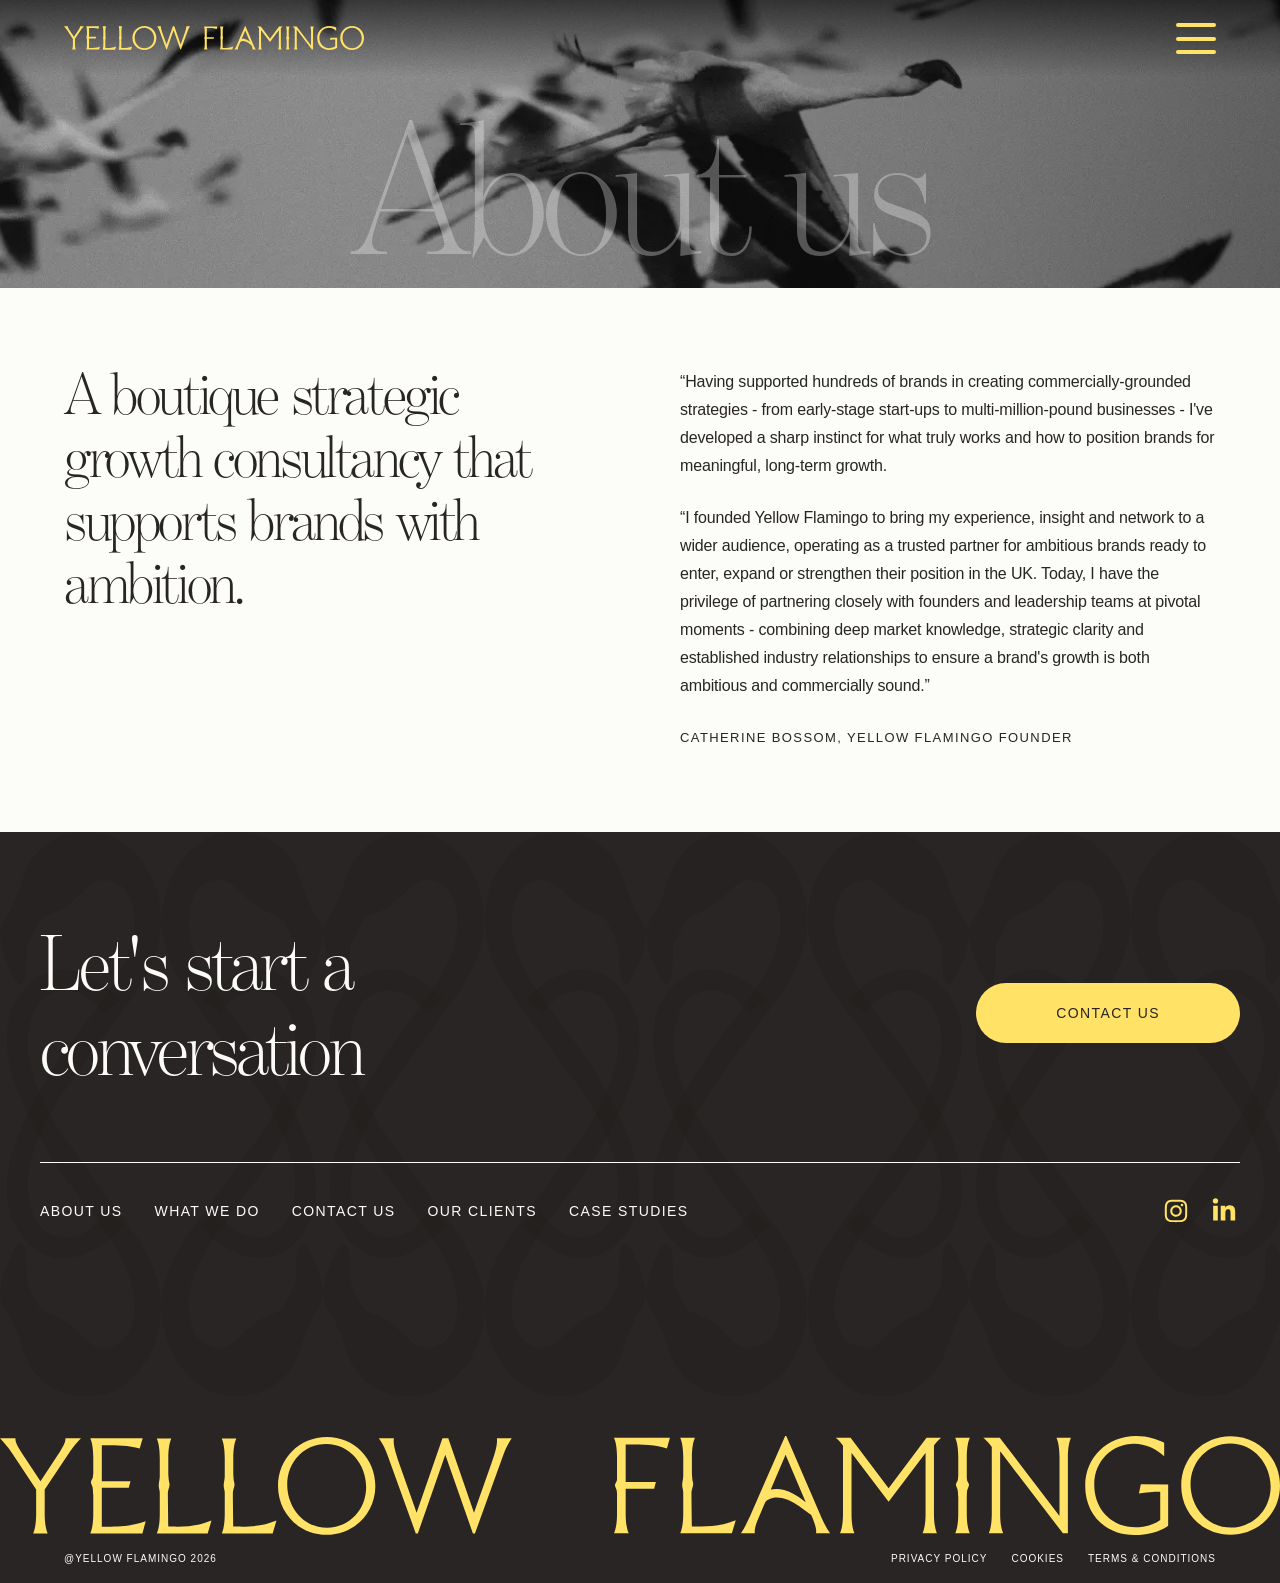
==== about-us/index.html @ ce8e5e8a "changes" ====
<!DOCTYPE html>
<html lang="en-US">

<head><meta charset="UTF-8">
    
    <meta name="viewport" content="width=device-width, initial-scale=1.0">
    <title>About Us – yellow-flamingo</title>
<meta name="robots" content="max-image-preview:large">


<style id="wp-img-auto-sizes-contain-inline-css">
img:is([sizes=auto i],[sizes^="auto," i]){contain-intrinsic-size:3000px 1500px}
/*# sourceURL=wp-img-auto-sizes-contain-inline-css */
</style>
<style id="wp-emoji-styles-inline-css">

	img.wp-smiley, img.emoji {
		display: inline !important;
		border: none !important;
		box-shadow: none !important;
		height: 1em !important;
		width: 1em !important;
		margin: 0 0.07em !important;
		vertical-align: -0.1em !important;
		background: none !important;
		padding: 0 !important;
	}
/*# sourceURL=wp-emoji-styles-inline-css */
</style>
<style id="wp-block-library-inline-css">
:root{--wp-block-synced-color:#7a00df;--wp-block-synced-color--rgb:122,0,223;--wp-bound-block-color:var(--wp-block-synced-color);--wp-editor-canvas-background:#ddd;--wp-admin-theme-color:#007cba;--wp-admin-theme-color--rgb:0,124,186;--wp-admin-theme-color-darker-10:#006ba1;--wp-admin-theme-color-darker-10--rgb:0,107,160.5;--wp-admin-theme-color-darker-20:#005a87;--wp-admin-theme-color-darker-20--rgb:0,90,135;--wp-admin-border-width-focus:2px}@media (min-resolution:192dpi){:root{--wp-admin-border-width-focus:1.5px}}.wp-element-button{cursor:pointer}:root .has-very-light-gray-background-color{background-color:#eee}:root .has-very-dark-gray-background-color{background-color:#313131}:root .has-very-light-gray-color{color:#eee}:root .has-very-dark-gray-color{color:#313131}:root .has-vivid-green-cyan-to-vivid-cyan-blue-gradient-background{background:linear-gradient(135deg,#00d084,#0693e3)}:root .has-purple-crush-gradient-background{background:linear-gradient(135deg,#34e2e4,#4721fb 50%,#ab1dfe)}:root .has-hazy-dawn-gradient-background{background:linear-gradient(135deg,#faaca8,#dad0ec)}:root .has-subdued-olive-gradient-background{background:linear-gradient(135deg,#fafae1,#67a671)}:root .has-atomic-cream-gradient-background{background:linear-gradient(135deg,#fdd79a,#004a59)}:root .has-nightshade-gradient-background{background:linear-gradient(135deg,#330968,#31cdcf)}:root .has-midnight-gradient-background{background:linear-gradient(135deg,#020381,#2874fc)}:root{--wp--preset--font-size--normal:16px;--wp--preset--font-size--huge:42px}.has-regular-font-size{font-size:1em}.has-larger-font-size{font-size:2.625em}.has-normal-font-size{font-size:var(--wp--preset--font-size--normal)}.has-huge-font-size{font-size:var(--wp--preset--font-size--huge)}:root .has-text-align-center{text-align:center}:root .has-text-align-left{text-align:left}:root .has-text-align-right{text-align:right}.has-fit-text{white-space:nowrap!important}#end-resizable-editor-section{display:none}.aligncenter{clear:both}.items-justified-left{justify-content:flex-start}.items-justified-center{justify-content:center}.items-justified-right{justify-content:flex-end}.items-justified-space-between{justify-content:space-between}.screen-reader-text{word-wrap:normal!important;border:0;clip-path:inset(50%);height:1px;margin:-1px;overflow:hidden;padding:0;position:absolute;width:1px;word-break:normal!important}.screen-reader-text:focus{background-color:#ddd;clip-path:none;color:#444;display:block;font-size:1em;height:auto;left:5px;line-height:normal;padding:15px 23px 14px;text-decoration:none;top:5px;width:auto;z-index:100000}html :where(.has-border-color){border-style:solid}html :where([style^=border-color],[style*=";border-color"],[style*="; border-color"]){border-style:solid}html :where([style^=border-top-color],[style*=";border-top-color"],[style*="; border-top-color"]){border-top-style:solid}html :where([style^=border-right-color],[style*=";border-right-color"],[style*="; border-right-color"]){border-right-style:solid}html :where([style^=border-bottom-color],[style*=";border-bottom-color"],[style*="; border-bottom-color"]){border-bottom-style:solid}html :where([style^=border-left-color],[style*=";border-left-color"],[style*="; border-left-color"]){border-left-style:solid}html :where([style^=border-width],[style*=";border-width"],[style*="; border-width"]){border-style:solid}html :where([style^=border-top-width],[style*=";border-top-width"],[style*="; border-top-width"]){border-top-style:solid}html :where([style^=border-right-width],[style*=";border-right-width"],[style*="; border-right-width"]){border-right-style:solid}html :where([style^=border-bottom-width],[style*=";border-bottom-width"],[style*="; border-bottom-width"]){border-bottom-style:solid}html :where([style^=border-left-width],[style*=";border-left-width"],[style*="; border-left-width"]){border-left-style:solid}html :where(img[class*=wp-image-]){height:auto;max-width:100%}:where(figure){margin:0 0 1em}html :where(.is-position-sticky){--wp-admin--admin-bar--position-offset:var(--wp-admin--admin-bar--height,0px)}@media screen and (max-width:600px){html :where(.is-position-sticky){--wp-admin--admin-bar--position-offset:0px}}

/*# sourceURL=/wp-includes/css/dist/block-library/common.min.css */
</style>
<style id="classic-theme-styles-inline-css">
/*! This file is auto-generated */
.wp-block-button__link{color:#fff;background-color:#32373c;border-radius:9999px;box-shadow:none;text-decoration:none;padding:calc(.667em + 2px) calc(1.333em + 2px);font-size:1.125em}.wp-block-file__button{background:#32373c;color:#fff;text-decoration:none}
/*# sourceURL=/wp-includes/css/classic-themes.min.css */
</style>

<style id="global-styles-inline-css">
:root{--wp--preset--aspect-ratio--square: 1;--wp--preset--aspect-ratio--4-3: 4/3;--wp--preset--aspect-ratio--3-4: 3/4;--wp--preset--aspect-ratio--3-2: 3/2;--wp--preset--aspect-ratio--2-3: 2/3;--wp--preset--aspect-ratio--16-9: 16/9;--wp--preset--aspect-ratio--9-16: 9/16;--wp--preset--color--black: #000000;--wp--preset--color--cyan-bluish-gray: #abb8c3;--wp--preset--color--white: #ffffff;--wp--preset--color--pale-pink: #f78da7;--wp--preset--color--vivid-red: #cf2e2e;--wp--preset--color--luminous-vivid-orange: #ff6900;--wp--preset--color--luminous-vivid-amber: #fcb900;--wp--preset--color--light-green-cyan: #7bdcb5;--wp--preset--color--vivid-green-cyan: #00d084;--wp--preset--color--pale-cyan-blue: #8ed1fc;--wp--preset--color--vivid-cyan-blue: #0693e3;--wp--preset--color--vivid-purple: #9b51e0;--wp--preset--gradient--vivid-cyan-blue-to-vivid-purple: linear-gradient(135deg,rgb(6,147,227) 0%,rgb(155,81,224) 100%);--wp--preset--gradient--light-green-cyan-to-vivid-green-cyan: linear-gradient(135deg,rgb(122,220,180) 0%,rgb(0,208,130) 100%);--wp--preset--gradient--luminous-vivid-amber-to-luminous-vivid-orange: linear-gradient(135deg,rgb(252,185,0) 0%,rgb(255,105,0) 100%);--wp--preset--gradient--luminous-vivid-orange-to-vivid-red: linear-gradient(135deg,rgb(255,105,0) 0%,rgb(207,46,46) 100%);--wp--preset--gradient--very-light-gray-to-cyan-bluish-gray: linear-gradient(135deg,rgb(238,238,238) 0%,rgb(169,184,195) 100%);--wp--preset--gradient--cool-to-warm-spectrum: linear-gradient(135deg,rgb(74,234,220) 0%,rgb(151,120,209) 20%,rgb(207,42,186) 40%,rgb(238,44,130) 60%,rgb(251,105,98) 80%,rgb(254,248,76) 100%);--wp--preset--gradient--blush-light-purple: linear-gradient(135deg,rgb(255,206,236) 0%,rgb(152,150,240) 100%);--wp--preset--gradient--blush-bordeaux: linear-gradient(135deg,rgb(254,205,165) 0%,rgb(254,45,45) 50%,rgb(107,0,62) 100%);--wp--preset--gradient--luminous-dusk: linear-gradient(135deg,rgb(255,203,112) 0%,rgb(199,81,192) 50%,rgb(65,88,208) 100%);--wp--preset--gradient--pale-ocean: linear-gradient(135deg,rgb(255,245,203) 0%,rgb(182,227,212) 50%,rgb(51,167,181) 100%);--wp--preset--gradient--electric-grass: linear-gradient(135deg,rgb(202,248,128) 0%,rgb(113,206,126) 100%);--wp--preset--gradient--midnight: linear-gradient(135deg,rgb(2,3,129) 0%,rgb(40,116,252) 100%);--wp--preset--font-size--small: 13px;--wp--preset--font-size--medium: 20px;--wp--preset--font-size--large: 36px;--wp--preset--font-size--x-large: 42px;--wp--preset--spacing--20: 0.44rem;--wp--preset--spacing--30: 0.67rem;--wp--preset--spacing--40: 1rem;--wp--preset--spacing--50: 1.5rem;--wp--preset--spacing--60: 2.25rem;--wp--preset--spacing--70: 3.38rem;--wp--preset--spacing--80: 5.06rem;--wp--preset--shadow--natural: 6px 6px 9px rgba(0, 0, 0, 0.2);--wp--preset--shadow--deep: 12px 12px 50px rgba(0, 0, 0, 0.4);--wp--preset--shadow--sharp: 6px 6px 0px rgba(0, 0, 0, 0.2);--wp--preset--shadow--outlined: 6px 6px 0px -3px rgb(255, 255, 255), 6px 6px rgb(0, 0, 0);--wp--preset--shadow--crisp: 6px 6px 0px rgb(0, 0, 0);}.wp-block-button{--wp--preset--dimension--25: 25%;--wp--preset--dimension--50: 50%;--wp--preset--dimension--75: 75%;--wp--preset--dimension--100: 100%;}:where(body) { margin: 0; }:where(.is-layout-flex){gap: 0.5em;}:where(.is-layout-grid){gap: 0.5em;}body .is-layout-flex{display: flex;}.is-layout-flex{flex-wrap: wrap;align-items: center;}.is-layout-flex > :is(*, div){margin: 0;}body .is-layout-grid{display: grid;}.is-layout-grid > :is(*, div){margin: 0;}body{padding-top: 0px;padding-right: 0px;padding-bottom: 0px;padding-left: 0px;}:root :where(.wp-element-button, .wp-block-button__link){background-color: #32373c;border-width: 0;color: #fff;font-family: inherit;font-size: inherit;font-style: inherit;font-weight: inherit;letter-spacing: inherit;line-height: inherit;padding-top: calc(0.667em + 2px);padding-right: calc(1.333em + 2px);padding-bottom: calc(0.667em + 2px);padding-left: calc(1.333em + 2px);text-decoration: none;text-transform: inherit;}.has-black-color{color: var(--wp--preset--color--black) !important;}.has-cyan-bluish-gray-color{color: var(--wp--preset--color--cyan-bluish-gray) !important;}.has-white-color{color: var(--wp--preset--color--white) !important;}.has-pale-pink-color{color: var(--wp--preset--color--pale-pink) !important;}.has-vivid-red-color{color: var(--wp--preset--color--vivid-red) !important;}.has-luminous-vivid-orange-color{color: var(--wp--preset--color--luminous-vivid-orange) !important;}.has-luminous-vivid-amber-color{color: var(--wp--preset--color--luminous-vivid-amber) !important;}.has-light-green-cyan-color{color: var(--wp--preset--color--light-green-cyan) !important;}.has-vivid-green-cyan-color{color: var(--wp--preset--color--vivid-green-cyan) !important;}.has-pale-cyan-blue-color{color: var(--wp--preset--color--pale-cyan-blue) !important;}.has-vivid-cyan-blue-color{color: var(--wp--preset--color--vivid-cyan-blue) !important;}.has-vivid-purple-color{color: var(--wp--preset--color--vivid-purple) !important;}.has-black-background-color{background-color: var(--wp--preset--color--black) !important;}.has-cyan-bluish-gray-background-color{background-color: var(--wp--preset--color--cyan-bluish-gray) !important;}.has-white-background-color{background-color: var(--wp--preset--color--white) !important;}.has-pale-pink-background-color{background-color: var(--wp--preset--color--pale-pink) !important;}.has-vivid-red-background-color{background-color: var(--wp--preset--color--vivid-red) !important;}.has-luminous-vivid-orange-background-color{background-color: var(--wp--preset--color--luminous-vivid-orange) !important;}.has-luminous-vivid-amber-background-color{background-color: var(--wp--preset--color--luminous-vivid-amber) !important;}.has-light-green-cyan-background-color{background-color: var(--wp--preset--color--light-green-cyan) !important;}.has-vivid-green-cyan-background-color{background-color: var(--wp--preset--color--vivid-green-cyan) !important;}.has-pale-cyan-blue-background-color{background-color: var(--wp--preset--color--pale-cyan-blue) !important;}.has-vivid-cyan-blue-background-color{background-color: var(--wp--preset--color--vivid-cyan-blue) !important;}.has-vivid-purple-background-color{background-color: var(--wp--preset--color--vivid-purple) !important;}.has-black-border-color{border-color: var(--wp--preset--color--black) !important;}.has-cyan-bluish-gray-border-color{border-color: var(--wp--preset--color--cyan-bluish-gray) !important;}.has-white-border-color{border-color: var(--wp--preset--color--white) !important;}.has-pale-pink-border-color{border-color: var(--wp--preset--color--pale-pink) !important;}.has-vivid-red-border-color{border-color: var(--wp--preset--color--vivid-red) !important;}.has-luminous-vivid-orange-border-color{border-color: var(--wp--preset--color--luminous-vivid-orange) !important;}.has-luminous-vivid-amber-border-color{border-color: var(--wp--preset--color--luminous-vivid-amber) !important;}.has-light-green-cyan-border-color{border-color: var(--wp--preset--color--light-green-cyan) !important;}.has-vivid-green-cyan-border-color{border-color: var(--wp--preset--color--vivid-green-cyan) !important;}.has-pale-cyan-blue-border-color{border-color: var(--wp--preset--color--pale-cyan-blue) !important;}.has-vivid-cyan-blue-border-color{border-color: var(--wp--preset--color--vivid-cyan-blue) !important;}.has-vivid-purple-border-color{border-color: var(--wp--preset--color--vivid-purple) !important;}.has-vivid-cyan-blue-to-vivid-purple-gradient-background{background: var(--wp--preset--gradient--vivid-cyan-blue-to-vivid-purple) !important;}.has-light-green-cyan-to-vivid-green-cyan-gradient-background{background: var(--wp--preset--gradient--light-green-cyan-to-vivid-green-cyan) !important;}.has-luminous-vivid-amber-to-luminous-vivid-orange-gradient-background{background: var(--wp--preset--gradient--luminous-vivid-amber-to-luminous-vivid-orange) !important;}.has-luminous-vivid-orange-to-vivid-red-gradient-background{background: var(--wp--preset--gradient--luminous-vivid-orange-to-vivid-red) !important;}.has-very-light-gray-to-cyan-bluish-gray-gradient-background{background: var(--wp--preset--gradient--very-light-gray-to-cyan-bluish-gray) !important;}.has-cool-to-warm-spectrum-gradient-background{background: var(--wp--preset--gradient--cool-to-warm-spectrum) !important;}.has-blush-light-purple-gradient-background{background: var(--wp--preset--gradient--blush-light-purple) !important;}.has-blush-bordeaux-gradient-background{background: var(--wp--preset--gradient--blush-bordeaux) !important;}.has-luminous-dusk-gradient-background{background: var(--wp--preset--gradient--luminous-dusk) !important;}.has-pale-ocean-gradient-background{background: var(--wp--preset--gradient--pale-ocean) !important;}.has-electric-grass-gradient-background{background: var(--wp--preset--gradient--electric-grass) !important;}.has-midnight-gradient-background{background: var(--wp--preset--gradient--midnight) !important;}.has-small-font-size{font-size: var(--wp--preset--font-size--small) !important;}.has-medium-font-size{font-size: var(--wp--preset--font-size--medium) !important;}.has-large-font-size{font-size: var(--wp--preset--font-size--large) !important;}.has-x-large-font-size{font-size: var(--wp--preset--font-size--x-large) !important;}
/*# sourceURL=global-styles-inline-css */
</style>

<link rel="stylesheet" id="yellow-flamingo-style-css" href="/wp-content/themes/yellow-flamingo/style.css?ver=1.0.0" media="all">
<link rel="EditURI" type="application/rsd+xml" title="RSD" href="/xmlrpc.php?rsd">
<meta name="generator" content="WordPress 7.1.3">
<link rel="canonical" href="/about-us/">
<link rel="shortlink" href="/?p=12">
</head>

<body class="wp-singular page-template-default page page-id-12 wp-theme-yellow-flamingo gradient-bg">

    <a href="#main-content" class="sr-only focus:not-sr-only focus:absolute focus:top-4 focus:left-4 focus:z-[100] focus:px-4 focus:py-2 focus:bg-primary focus:text-white focus:rounded-lg">
        Skip to main content
    </a>

    <header class="fixed inset-x-0 top-0 z-50">
        <div aria-hidden="true" class="pointer-events-none absolute inset-x-0 top-0 h-19 bg-linear-to-b from-black/60 to-black/0 z-10"></div>

        <div class="container relative z-10 mx-auto flex w-full items-center justify-between px-6 py-6 sm:px-10 lg:px-16">
                            <a href="/" class="flex shrink-0 items-center gap-1.5" aria-label="yellow-flamingo — Home">
                    <img src="/wp-content/themes/yellow-flamingo/assets/images/yellow.svg" alt="" class="h-6 w-auto sm:h-6">
                    <img src="/wp-content/themes/yellow-flamingo/assets/images/flamingo.svg" alt="" class="h-6 pl-2 w-auto sm:h-6">
                </a>
            
            <button type="button" id="menu-toggle" class="group relative z-70 flex h-7 w-10 items-center justify-center cursor-pointer" aria-label="Open menu" aria-expanded="false" aria-controls="primary-menu">
                <svg xmlns="http://www.w3.org/2000/svg" width="40" height="31" viewbox="0 0 40 31" fill="none">
                    <line x1="2" y1="2" x2="38" y2="2" stroke="#FFE266" stroke-width="4" stroke-linecap="round" class="origin-center transform-fill transition-transform duration-300 group-aria-expanded:translate-y-[13.5px] group-aria-expanded:rotate-45"></line>
                    <line x1="2" y1="16" x2="38" y2="16" stroke="#FFE266" stroke-width="4" stroke-linecap="round" class="origin-center transform-fill transition-all duration-300 group-aria-expanded:scale-x-0 group-aria-expanded:opacity-0"></line>
                    <line x1="2" y1="29" x2="38" y2="29" stroke="#FFE266" stroke-width="4" stroke-linecap="round" class="origin-center transform-fill transition-transform duration-300 group-aria-expanded:translate-y-[-13.5px] group-aria-expanded:-rotate-45"></line>
                </svg>
            </button>
        </div>
    </header>

    <div id="primary-menu" class="pointer-events-none fixed inset-0 z-60 opacity-0 transition-opacity duration-300" role="dialog" aria-modal="true" aria-label="Site menu" aria-hidden="true" inert>
        <div class="grid h-full w-full grid-cols-1 overflow-y-auto lg:grid-cols-2">
            <div class="relative flex flex-col items-center justify-center gap-10 bg-charcoal py-24">
                <div class="pointer-events-none fixed inset-x-0 top-0 z-80 container mx-auto flex w-full justify-end px-6 py-6 sm:px-10 lg:hidden lg:px-16">
                    <button type="button" data-menu-close class="pointer-events-auto relative z-70 flex h-7 w-10 items-center justify-center text-primary" aria-label="Close menu">
                        <svg class="h-6 w-6" xmlns="http://www.w3.org/2000/svg" width="28" height="28" viewbox="0 0 28 28" fill="currentColor">
                            <path d="M26 2L2 26M2 2L26 26" stroke="currentColor" stroke-width="4" stroke-linecap="round" stroke-linejoin="round"></path>
                        </svg>
                    </button>
                </div>

                <div class="pointer-events-none fixed inset-x-0 top-0 z-80 container mx-auto flex w-full justify-start px-6 py-6 sm:px-10 lg:px-16 h-19">
                    <a href="/" class="pointer-events-auto relative z-81 flex shrink-0 items-center gap-1.5" aria-label="yellow-flamingo — Home">
                        <img src="/wp-content/themes/yellow-flamingo/assets/images/yellow.svg" alt="" class="h-5 w-auto sm:h-6">
                        <img src="/wp-content/themes/yellow-flamingo/assets/images/flamingo.svg" alt="" class="h-5 pl-2 w-auto sm:h-6">
                    </a>
                </div>

                <div class="pointer-events-none fixed inset-x-0 top-0 z-80 container mx-auto flex h-full items-center justify-center px-6 sm:px-10 lg:justify-start lg:px-16">
                    <div class="pointer-events-auto flex flex-col items-center gap-10 lg:items-start">
                        <nav aria-label="Primary" class="flex flex-col items-center gap-6 text-center sm:gap-4 [&amp;_a]:link-underline [&amp;_a]:font-display [&amp;_a]:text-4xl [&amp;_a]:font-light [&amp;_a]:leading-tight [&amp;_a]:text-snow [&amp;_a]:transition-colors [&amp;_a]:duration-300 [&amp;_a:hover]:text-primary [&amp;_li]:list-none sm:[&amp;_a]:text-5xl lg:items-start lg:text-left lg:[&amp;_a]:text-5xl">
                            <li id="menu-item-6" class="menu-item menu-item-type-custom menu-item-object-custom current-menu-item menu-item-6"><a href="/about-us/" aria-current="page">About Us</a></li>
<li id="menu-item-7" class="menu-item menu-item-type-custom menu-item-object-custom menu-item-7"><a href="#">What We Do</a></li>
<li id="menu-item-8" class="menu-item menu-item-type-custom menu-item-object-custom menu-item-8"><a href="#">Contact Us</a></li>
<li id="menu-item-9" class="menu-item menu-item-type-custom menu-item-object-custom menu-item-9"><a href="#">Our Clients</a></li>
<li id="menu-item-10" class="menu-item menu-item-type-custom menu-item-object-custom menu-item-10"><a href="#">Case Studies</a></li>
                        </nav>

                        <a href="/contact/" class="inline-flex w-fit shrink-0 items-center justify-center rounded-full bg-primary px-20 py-5 font-sans text-sm font-medium tracking-[1.4px] text-charcoal uppercase transition-colors duration-300 hover:bg-primary/90">
                            Contact Us
                        </a>
                    </div>
                </div>
            </div>

            <div class="relative hidden flex-col items-center justify-center bg-primary py-10 lg:flex lg:py-16">
                <div class="pointer-events-none fixed inset-x-0 top-0 z-80 container mx-auto hidden w-full justify-end px-6 py-6 sm:px-10 lg:flex lg:px-16">
                    <button type="button" data-menu-close class="pointer-events-auto relative z-70 flex h-7 w-10 items-center justify-center text-charcoal cursor-pointer" aria-label="Close menu">
                        <svg class="h-6 w-6" xmlns="http://www.w3.org/2000/svg" width="28" height="28" viewbox="0 0 28 28" fill="none">
                            <path d="M26 2L2 26M2 2L26 26" stroke="#1E1E1E" stroke-width="4" stroke-linecap="round" stroke-linejoin="round"></path>
                        </svg>
                    </button>
                </div>

                <div class="pointer-events-none fixed inset-x-0 top-0 z-80 hidden h-full container mx-auto items-center justify-end px-6 sm:px-10 lg:flex lg:px-16">
                    <div class="pointer-events-auto w-95 overflow-hidden rounded-sm bg-charcoal">
                        <img src="/wp-content/themes/yellow-flamingo/assets/images/akt-london.webp" alt="" class="aspect-4/3 w-full object-cover">
                        <div class="p-5">
                            <p class="font-sans text-sm font-medium tracking-[1.4px] text-snow uppercase">AKT London</p>
                            <p class="mt-4 font-display text-2xl leading-tight font-light text-snow">Retail readiness and
                                wholesale foundations for a bodycare start-up on the rise</p>
                            <a href="#" class="eyebrow text-underline mt-4 inline-block text-primary uppercase transition-colors duration-300 hover:text-primary/80">
                                Read the case study
                            </a>
                        </div>
                    </div>
                </div>
            </div>
        </div>
    </div>


    <main id="main-content" role="main">

<section class="relative flex h-72 w-full items-center justify-center overflow-hidden bg-charcoal">
    <img src="/wp-content/themes/yellow-flamingo/assets/images/about-us.webp" alt="A flock of flamingos" class="absolute inset-0 h-full w-full object-cover">

    <div class="absolute inset-0 h-72 opacity-50 bg-linear-89 from-black/0 to-black/60"></div>

    <h1 class="container absolute inset-x-0 bottom-0 z-10 mx-auto px-6 text-center font-display text-8xl leading-[0.85] font-light text-white/30 sm:px-10 sm:text-[10rem] lg:px-16 lg:text-[12rem]">
        About us
    </h1>

</section>

<section class="container mx-auto w-full px-6 py-20 sm:px-10 lg:px-16 bg-snow">
    <div class="grid gap-10 lg:grid-cols-2 lg:gap-20">
        <h2 class="font-display text-4xl leading-[1.05] font-light text-charcoal lg:text-6xl">
            A boutique strategic growth consultancy that supports brands with ambition.
        </h2>
        <div class="">
            <p class="font-sans leading-7 text-charcoal">
                “Having supported hundreds of brands in creating commercially-grounded strategies - from early-stage start-ups to multi-million-pound businesses - I've developed a sharp instinct for what truly works and how to position brands for meaningful, long-term growth.
            </p>
            <p class="mt-6 font-sans leading-7 text-charcoal">
                “I founded Yellow Flamingo to bring my experience, insight and network to a wider audience, operating as a trusted partner for ambitious brands ready to enter, expand or strengthen their position in the UK. Today, I have the privilege of partnering closely with founders and leadership teams at pivotal moments - combining deep market knowledge, strategic clarity and established industry relationships to ensure a brand's growth is both ambitious and commercially sound.”
            </p>

            <p class="mt-6 eyebrow font-sans leading-7 text-charcoal">
                Catherine Bossom, Yellow Flamingo Founder
            </p>

        </div>
    </div>
</section>





</main>
<!-- End of Main Content -->

<!-- Footer -->
<footer class="relative overflow-hidden bg-charcoal text-snow">
    <div class="relative lg:min-h-141">
        <div aria-hidden="true" class="pointer-events-none absolute inset-0 bg-repeat" style="background-image:url('/wp-content/themes/yellow-flamingo/assets/images/pattern.svg');">
        </div>

        <div class="container relative z-10 mx-auto w-full px-6 pt-20 pb-10 sm:px-10 md:pt-24 lg:px=20">
            <div class="flex flex-col items-center gap-10 text-center lg:flex-row lg:items-center lg:justify-between lg:text-left">
                <h2 class="font-display text-5xl leading-[1.05] font-light text-snow sm:text-6xl lg:text-[5rem] lg:leading-21.25">
                    Let's start a<br>
                    conversation
                </h2>
                <a href="/contact/" class="inline-flex shrink-0 items-center justify-center rounded-full bg-primary px-20 py-5 font-sans text-sm font-medium tracking-[1.4px] text-charcoal uppercase transition-colors duration-300 hover:bg-primary/90">
                    Contact Us
                </a>
            </div>

            <div class="mt-14 border-t border-snow md:mt-16"></div>

            <div class="mt-8 grid grid-cols-2 grid-flow-col grid-rows-3 items-center gap-x-8 gap-y-6 sm:flex sm:flex-row sm:gap-y-3 sm:items-center sm:justify-between">
                <nav aria-label="Footer" class="contents sm:flex sm:flex-wrap sm:items-center sm:gap-x-8 sm:gap-y-3 [&amp;_a]:font-sans [&amp;_a]:text-sm [&amp;_a]:font-medium [&amp;_a]:tracking-[1.4px] [&amp;_a]:text-snow [&amp;_a]:uppercase [&amp;_a]:transition-colors [&amp;_a]:duration-300 [&amp;_a:hover]:text-primary [&amp;_li]:list-none">
                    <li class="menu-item menu-item-type-custom menu-item-object-custom current-menu-item menu-item-6"><a href="/about-us/" aria-current="page">About Us</a></li>
<li class="menu-item menu-item-type-custom menu-item-object-custom menu-item-7"><a href="#">What We Do</a></li>
<li class="menu-item menu-item-type-custom menu-item-object-custom menu-item-8"><a href="#">Contact Us</a></li>
<li class="menu-item menu-item-type-custom menu-item-object-custom menu-item-9"><a href="#">Our Clients</a></li>
<li class="menu-item menu-item-type-custom menu-item-object-custom menu-item-10"><a href="#">Case Studies</a></li>
                </nav>
                <div class="flex items-center gap-4">
                    <a href="https://www.instagram.com/yellow.flamingo/" target="_blank" rel="noopener noreferrer" class="text-primary transition-colors duration-300 hover:text-primary/80">
                        <span class="sr-only">Instagram</span>
                        <svg xmlns="http://www.w3.org/2000/svg" viewbox="0 0 640 640" fill="currentColor" class="h-8 w-8">
                            <path d="M320.3 205C256.8 204.8 205.2 256.2 205 319.7C204.8 383.2 256.2 434.8 319.7 435C383.2 435.2 434.8 383.8 435 320.3C435.2 256.8 383.8 205.2 320.3 205zM319.7 245.4C360.9 245.2 394.4 278.5 394.6 319.7C394.8 360.9 361.5 394.4 320.3 394.6C279.1 394.8 245.6 361.5 245.4 320.3C245.2 279.1 278.5 245.6 319.7 245.4zM413.1 200.3C413.1 185.5 425.1 173.5 439.9 173.5C454.7 173.5 466.7 185.5 466.7 200.3C466.7 215.1 454.7 227.1 439.9 227.1C425.1 227.1 413.1 215.1 413.1 200.3zM542.8 227.5C541.1 191.6 532.9 159.8 506.6 133.6C480.4 107.4 448.6 99.2 412.7 97.4C375.7 95.3 264.8 95.3 227.8 97.4C192 99.1 160.2 107.3 133.9 133.5C107.6 159.7 99.5 191.5 97.7 227.4C95.6 264.4 95.6 375.3 97.7 412.3C99.4 448.2 107.6 480 133.9 506.2C160.2 532.4 191.9 540.6 227.8 542.4C264.8 544.5 375.7 544.5 412.7 542.4C448.6 540.7 480.4 532.5 506.6 506.2C532.8 480 541 448.2 542.8 412.3C544.9 375.3 544.9 264.5 542.8 227.5zM495 452C487.2 471.6 472.1 486.7 452.4 494.6C422.9 506.3 352.9 503.6 320.3 503.6C287.7 503.6 217.6 506.2 188.2 494.6C168.6 486.8 153.5 471.7 145.6 452C133.9 422.5 136.6 352.5 136.6 319.9C136.6 287.3 134 217.2 145.6 187.8C153.4 168.2 168.5 153.1 188.2 145.2C217.7 133.5 287.7 136.2 320.3 136.2C352.9 136.2 423 133.6 452.4 145.2C472 153 487.1 168.1 495 187.8C506.7 217.3 504 287.3 504 319.9C504 352.5 506.7 422.6 495 452z"></path>
                        </svg>
                    </a>
                    <a href="https://www.linkedin.com/company/yellow-flamingo-org/" target="_blank" rel="noopener noreferrer" class="text-primary transition-colors duration-300 hover:text-primary/80">
                        <span class="sr-only">LinkedIn</span>
                        <svg xmlns="http://www.w3.org/2000/svg" viewbox="0 0 640 640" fill="currentColor" class="h-8 w-8">
                            <path d="M196.3 512L103.4 512L103.4 212.9L196.3 212.9L196.3 512zM149.8 172.1C120.1 172.1 96 147.5 96 117.8C96 103.5 101.7 89.9 111.8 79.8C121.9 69.7 135.6 64 149.8 64C164 64 177.7 69.7 187.8 79.8C197.9 89.9 203.6 103.6 203.6 117.8C203.6 147.5 179.5 172.1 149.8 172.1zM543.9 512L451.2 512L451.2 366.4C451.2 331.7 450.5 287.2 402.9 287.2C354.6 287.2 347.2 324.9 347.2 363.9L347.2 512L254.4 512L254.4 212.9L343.5 212.9L343.5 253.7L344.8 253.7C357.2 230.2 387.5 205.4 432.7 205.4C526.7 205.4 544 267.3 544 347.7L544 512L543.9 512z"></path>
                        </svg>
                    </a>
                </div>
            </div>
        </div>
    </div>

    <div class="mt-6 flex w-full flex-col items-center gap-2 overflow-hidden sm:flex-row sm:items-center sm:justify-between sm:gap-0 md:mt-10">
        <img src="/wp-content/themes/yellow-flamingo/assets/images/yellow.svg" alt="Yellow" class="w-[85%] pointer-events-none select-none sm:w-[40%]">
        <img src="/wp-content/themes/yellow-flamingo/assets/images/flamingo.svg" alt="Flamingo" class="w-[90%] pointer-events-none select-none sm:w-[52%]">
    </div>

    <div class="container z-10 mx-auto mt-4 flex w-full flex-col items-center gap-3 px-6 pb-4 text-center font-sans text-[10px] font-medium tracking-[1px] text-cream/50 uppercase sm:flex-row sm:items-center sm:justify-between sm:px-10 sm:text-left lg:px-16">
        <p>@Yellow Flamingo 2026</p>
        <div class="flex items-center gap-6">
            <a href="/privacy-policy/" class="transition-colors duration-300 hover:text-brass">Privacy Policy</a>
            <a href="/cookies/" class="transition-colors duration-300 hover:text-brass">Cookies</a>
            <a href="/terms-and-conditions/" class="transition-colors duration-300 hover:text-brass">Terms &amp;
                Conditions</a>
        </div>
    </div>
</footer>

<script type="speculationrules">
{"prefetch":[{"source":"document","where":{"and":[{"href_matches":"/*"},{"not":{"href_matches":["/wp-*.php","/wp-admin/*","/wp-content/uploads/*","/wp-content/*","/wp-content/plugins/*","/wp-content/themes/yellow-flamingo/*","/*\\?(.+)"]}},{"not":{"selector_matches":"a[rel~=\"nofollow\"]"}},{"not":{"selector_matches":".no-prefetch, .no-prefetch a"}}]},"eagerness":"conservative"}]}
</script>
<script id="yellow-flamingo-app-js" src="/wp-content/themes/yellow-flamingo/assets/js/app.js?ver=1.0.0"></script>
<script id="wp-emoji-settings" type="application/json">
{"baseUrl":"https://s.w.org/images/core/emoji/17.0.2/72x72/","ext":".png","svgUrl":"https://s.w.org/images/core/emoji/17.0.2/svg/","svgExt":".svg","source":{"concatemoji":"/wp-includes/js/wp-emoji-release.min.js?ver=7.1.3"}}
</script>
<script type="module">
/*! This file is auto-generated */
var e="script#wp-emoji-settings",t=document.querySelector(e);if(!(t instanceof HTMLScriptElement))throw new Error("Element missing: "+e);const r=JSON.parse(t.text),s=(window._wpemojiSettings=r,"wpEmojiSettingsSupports"),o=["flag","emoji"];function i(e){try{var t={supportTests:e,timestamp:(new Date).valueOf()};sessionStorage.setItem(s,JSON.stringify(t))}catch(e){}}function c(e,t,n){e.clearRect(0,0,e.canvas.width,e.canvas.height),e.fillText(t,0,0);t=new Uint32Array(e.getImageData(0,0,e.canvas.width,e.canvas.height).data);e.clearRect(0,0,e.canvas.width,e.canvas.height),e.fillText(n,0,0);const r=new Uint32Array(e.getImageData(0,0,e.canvas.width,e.canvas.height).data);return t.every((e,t)=>e===r[t])}function p(e,t){e.clearRect(0,0,e.canvas.width,e.canvas.height),e.fillText(t,0,0);var n=e.getImageData(16,16,1,1);for(let e=0;e<n.data.length;e++)if(0!==n.data[e])return!1;return!0}function u(e,t,n,r){switch(t){case"flag":return n(e,"\ud83c\udff3\ufe0f\u200d\u26a7\ufe0f","\ud83c\udff3\ufe0f\u200b\u26a7\ufe0f")?!1:!n(e,"\ud83c\udde8\ud83c\uddf6","\ud83c\udde8\u200b\ud83c\uddf6")&&!n(e,"\ud83c\udff4\udb40\udc67\udb40\udc62\udb40\udc65\udb40\udc6e\udb40\udc67\udb40\udc7f","\ud83c\udff4\u200b\udb40\udc67\u200b\udb40\udc62\u200b\udb40\udc65\u200b\udb40\udc6e\u200b\udb40\udc67\u200b\udb40\udc7f");case"emoji":return!r(e,"\ud83e\u1fac8")}return!1}function f(e,t,n,r){let a;const s=(a="undefined"!=typeof WorkerGlobalScope&&self instanceof WorkerGlobalScope?new OffscreenCanvas(300,150):document.createElement("canvas")).getContext("2d",{willReadFrequently:!0}),o=(s.textBaseline="top",s.font="600 32px Arial",{});return e.forEach(e=>{o[e]=t(s,e,n,r)}),o}function a(e){var t=document.createElement("script");t.src=e,t.defer=!0,document.head.appendChild(t)}r.supports={everything:!0,everythingExceptFlag:!0},new Promise(t=>{let n=function(){try{var e=JSON.parse(sessionStorage.getItem(s));if("object"==typeof e&&"number"==typeof e.timestamp&&(new Date).valueOf()<e.timestamp+604800&&"object"==typeof e.supportTests)return e.supportTests}catch(e){}return null}();if(!n){if("undefined"!=typeof Worker&&"undefined"!=typeof OffscreenCanvas&&"undefined"!=typeof URL&&URL.createObjectURL&&"undefined"!=typeof Blob)try{var e="postMessage("+f.toString()+"("+[JSON.stringify(o),u.toString(),c.toString(),p.toString()].join(",")+"));",r=new Blob([e],{type:"text/javascript"});const a=new Worker(URL.createObjectURL(r),{name:"wpTestEmojiSupports"});return void(a.onmessage=e=>{i(n=e.data),a.terminate(),t(n)})}catch(e){}i(n=f(o,u,c,p))}t(n)}).then(e=>{for(const n in e)r.supports[n]=e[n],r.supports.everything=r.supports.everything&&r.supports[n],"flag"!==n&&(r.supports.everythingExceptFlag=r.supports.everythingExceptFlag&&r.supports[n]);var t;r.supports.everythingExceptFlag=r.supports.everythingExceptFlag&&!r.supports.flag,r.supports.everything||((t=r.source||{}).concatemoji?a(t.concatemoji):t.wpemoji&&t.twemoji&&(a(t.twemoji),a(t.wpemoji)))});
//# sourceURL=/wp-includes/js/wp-emoji-loader.min.js
</script>
</body>

</html>
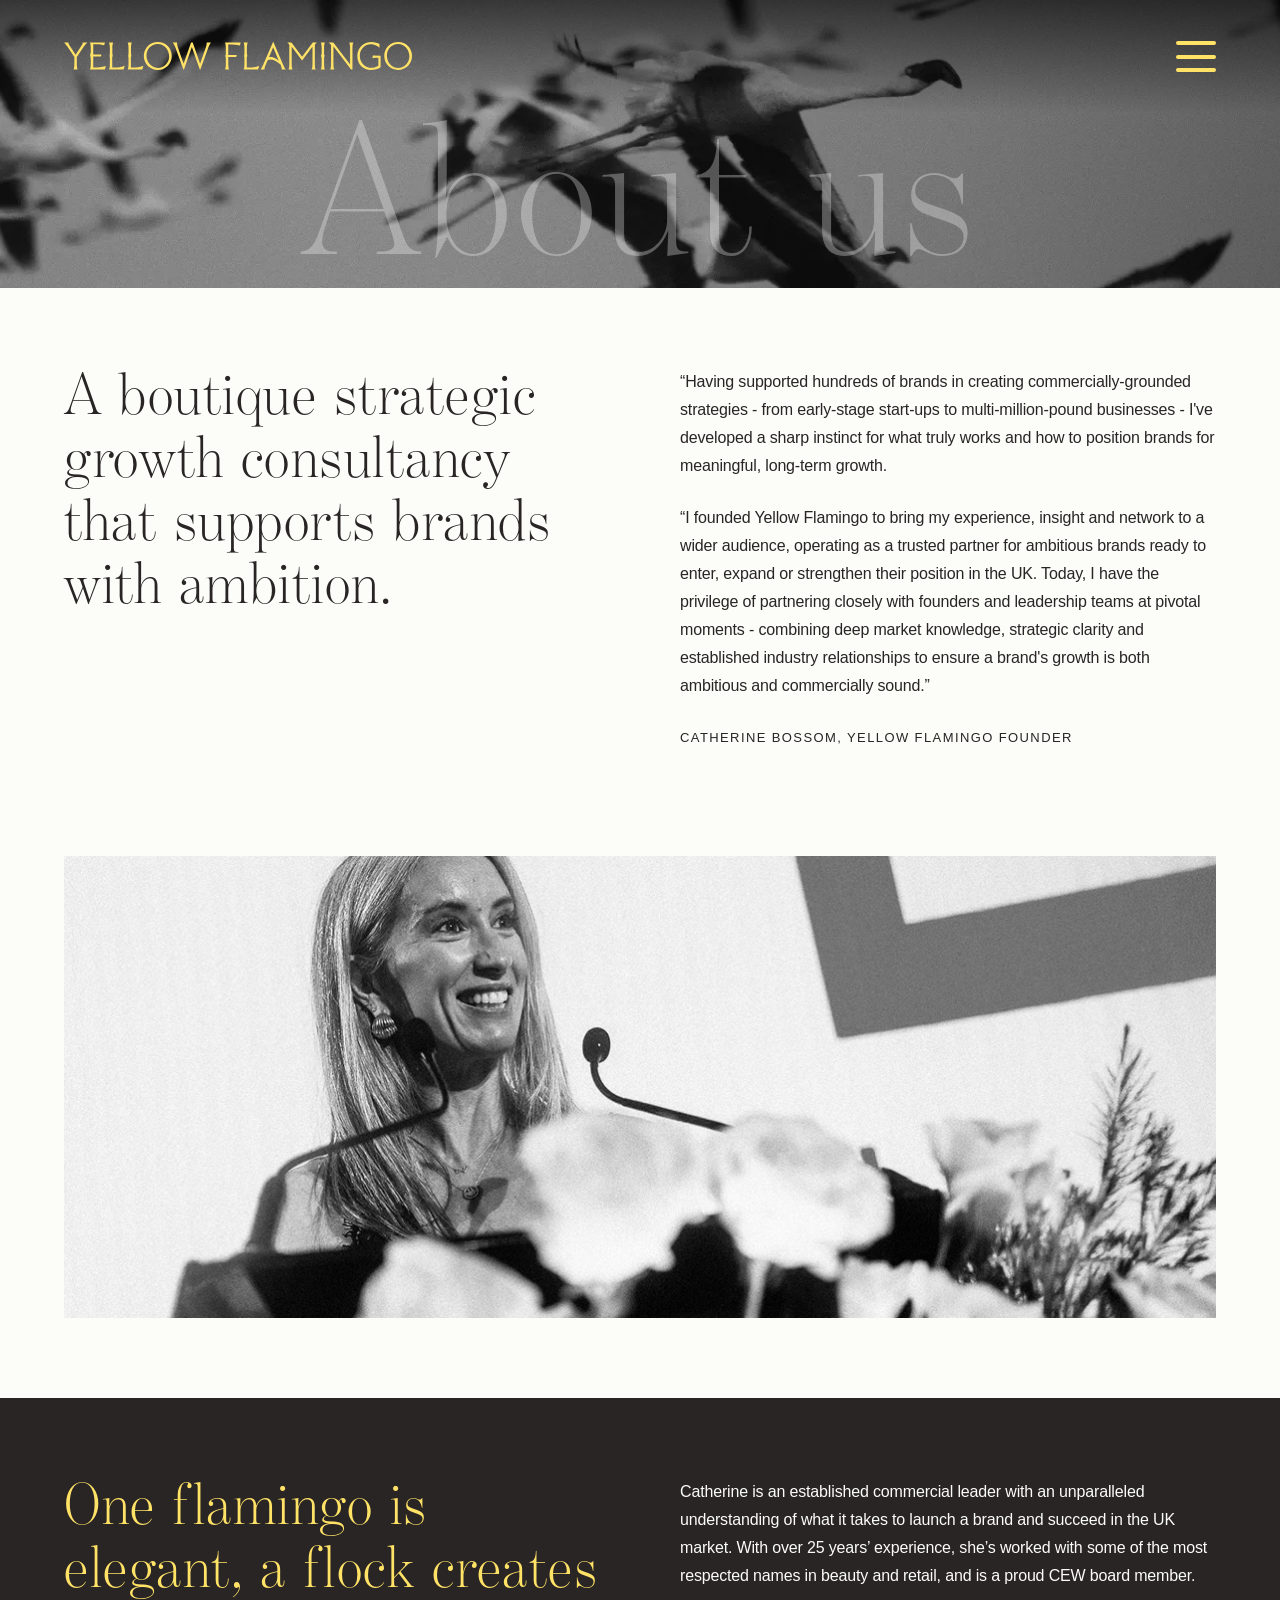
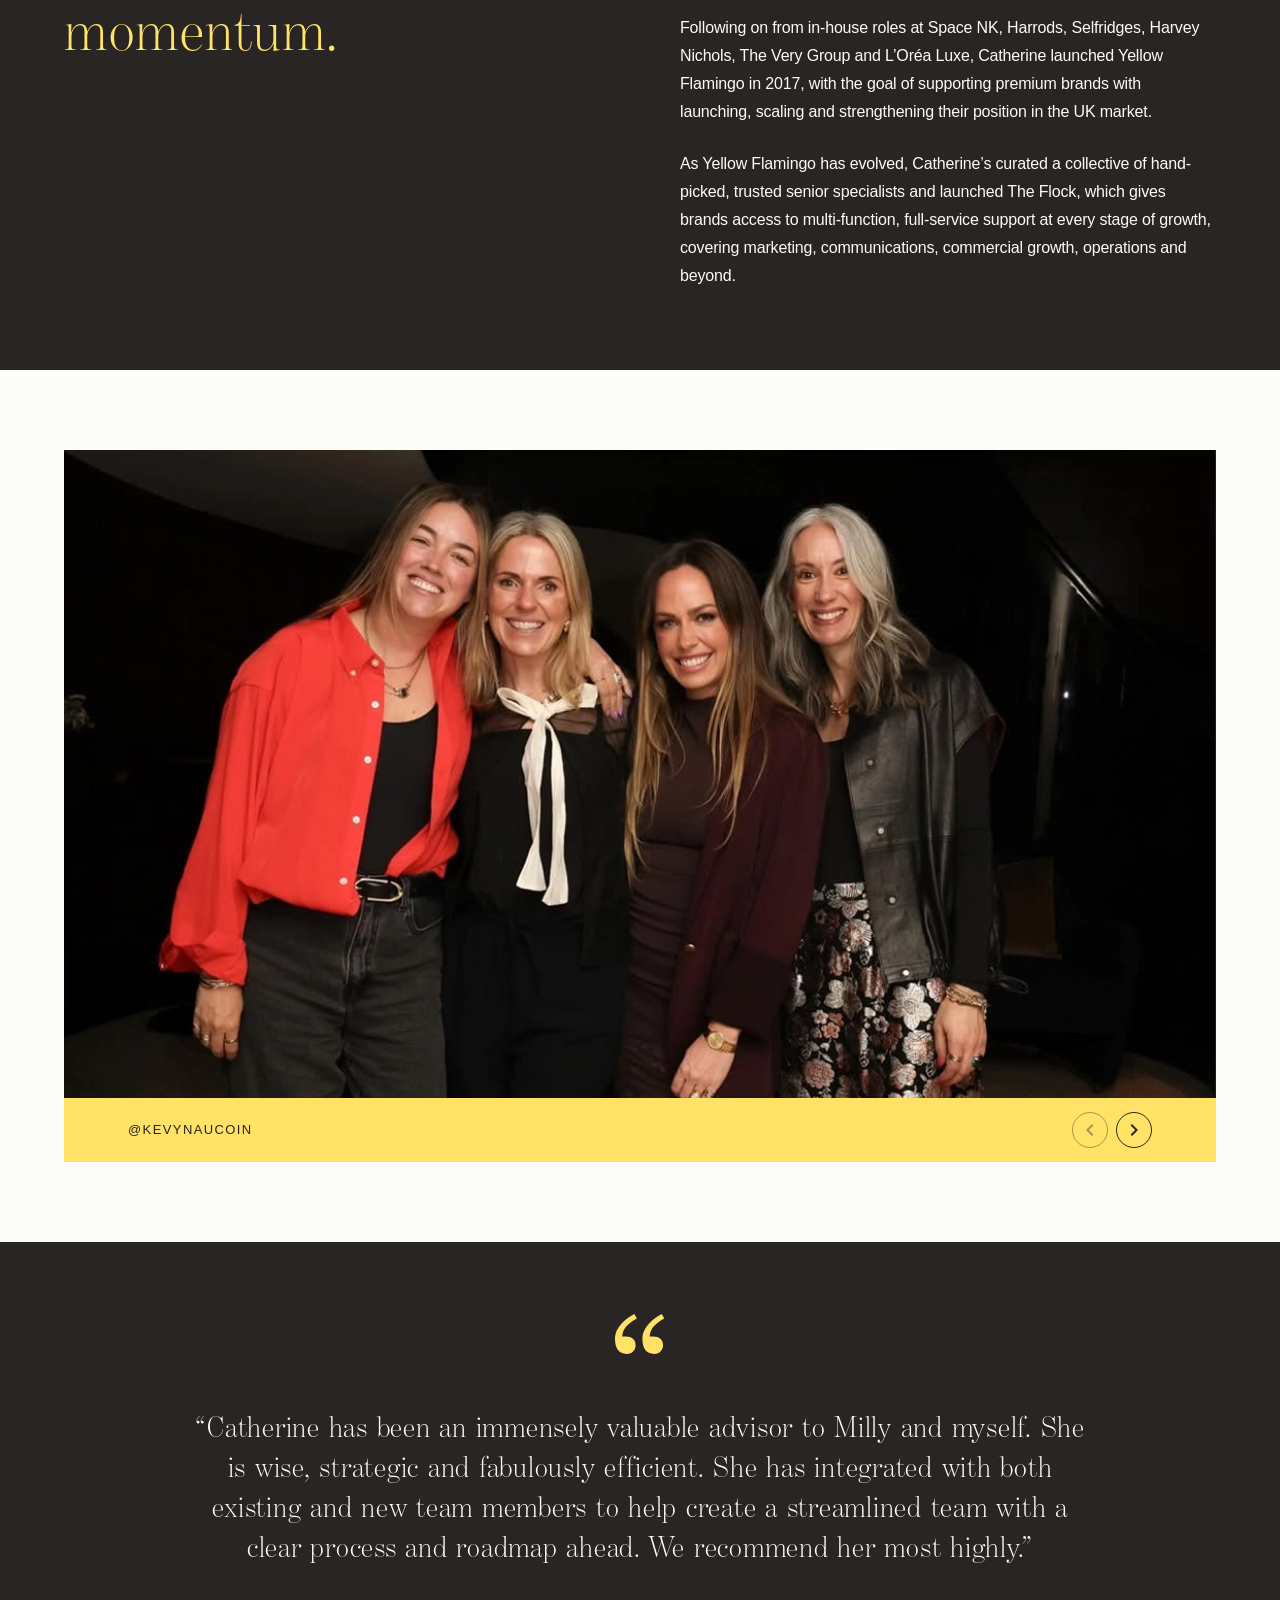
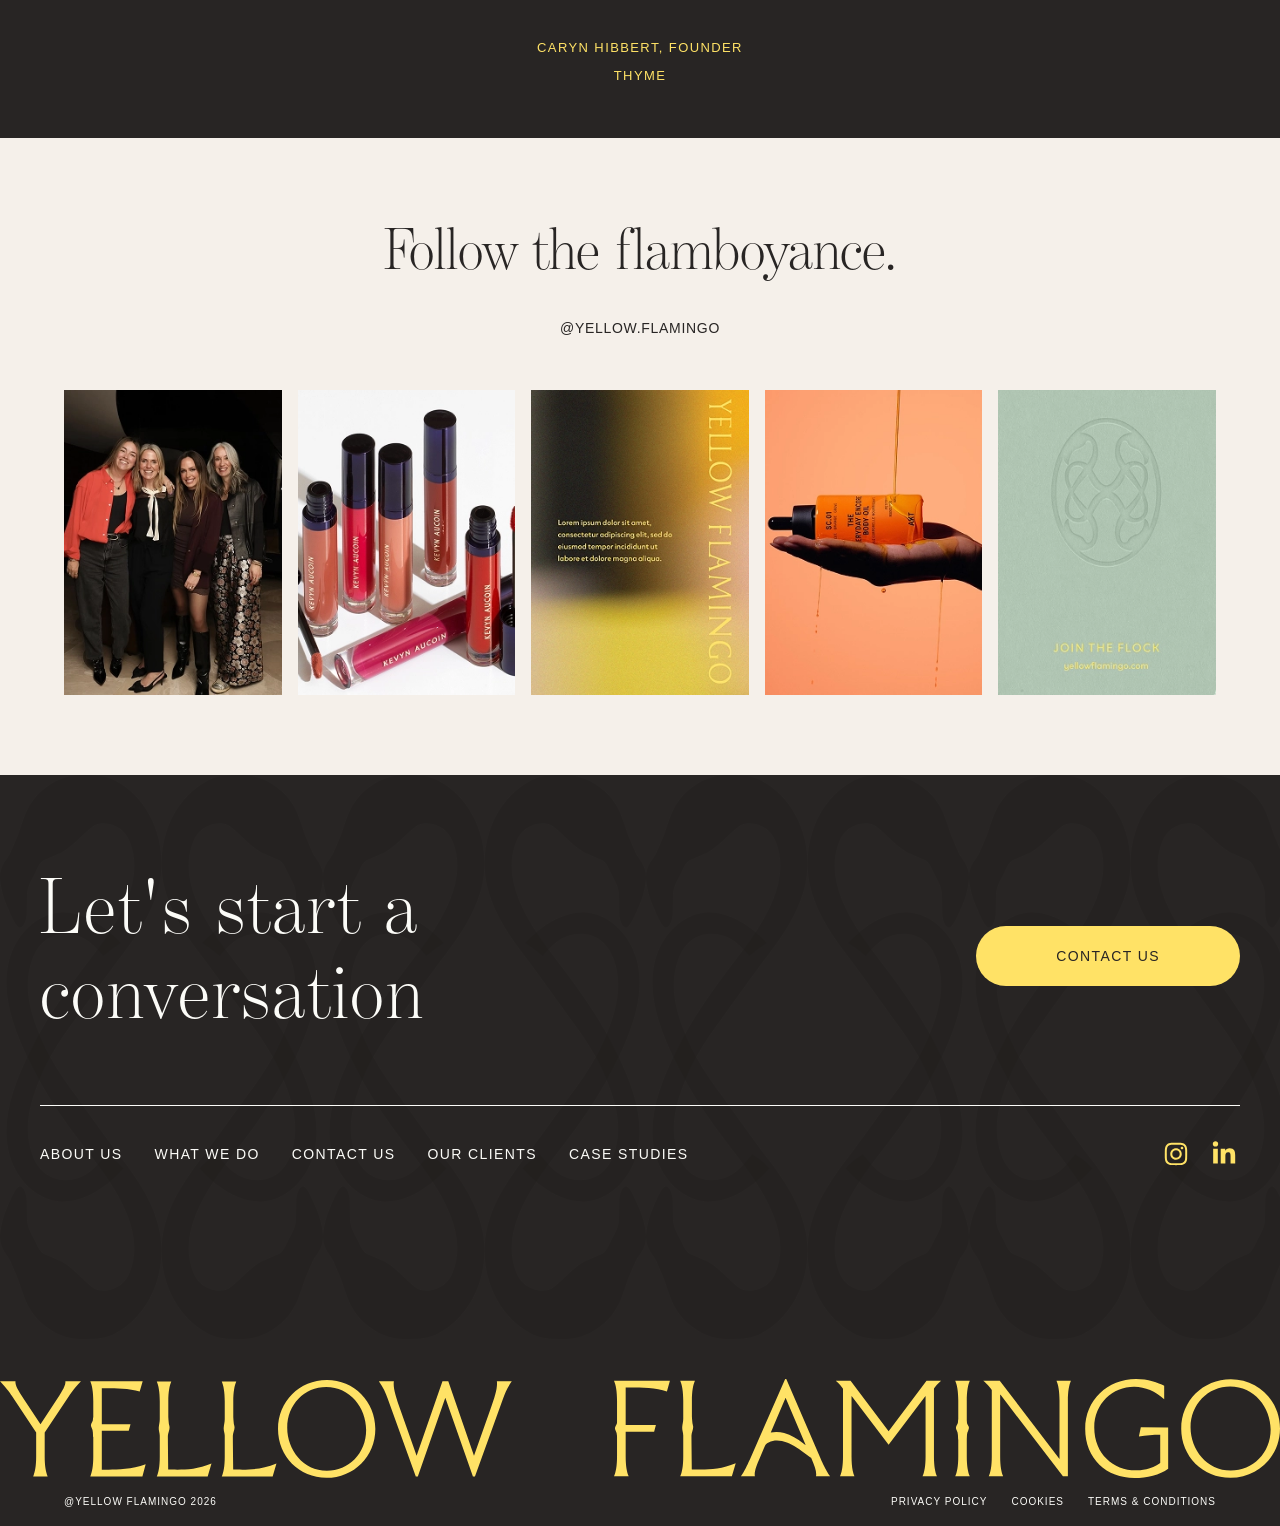
==== commit 6df96c98: "changes" ====
--- a/about-us/index.html
+++ b/about-us/index.html
@@ -4,7 +4,7 @@
 <head><meta charset="UTF-8">
     
     <meta name="viewport" content="width=device-width, initial-scale=1.0">
-    <title>About Us – yellow-flamingo</title>
+    <title>About Us – Yellow Flamingo</title>
 <meta name="robots" content="max-image-preview:large">
 
 
@@ -57,12 +57,12 @@
     </a>
 
     <header class="fixed inset-x-0 top-0 z-50">
-        <div aria-hidden="true" class="pointer-events-none absolute inset-x-0 top-0 h-19 bg-linear-to-b from-black/60 to-black/0 z-10"></div>
-
-        <div class="container relative z-10 mx-auto flex w-full items-center justify-between px-6 py-6 sm:px-10 lg:px-16">
-                            <a href="/" class="flex shrink-0 items-center gap-1.5" aria-label="yellow-flamingo — Home">
-                    <img src="/wp-content/themes/yellow-flamingo/assets/images/yellow.svg" alt="" class="h-6 w-auto sm:h-6">
-                    <img src="/wp-content/themes/yellow-flamingo/assets/images/flamingo.svg" alt="" class="h-6 pl-2 w-auto sm:h-6">
+        <div aria-hidden="true" class="pointer-events-none absolute inset-x-0 top-0 h-28 bg-linear-to-b from-black/60 to-black/0 z-10"></div>
+
+        <div class="container relative z-10 mx-auto flex w-full items-center justify-between px-6 py-6 sm:px-10 lg:px-16 h-28">
+                            <a href="/" class="flex shrink-0 items-center gap-1.5" aria-label="Yellow Flamingo — Home">
+                    <img src="/wp-content/themes/yellow-flamingo/assets/images/yellow.svg" alt="" class="h-5 w-auto sm:h-7">
+                    <img src="/wp-content/themes/yellow-flamingo/assets/images/flamingo.svg" alt="" class="h-5 pl-2 w-auto sm:h-7">
                 </a>
             
             <button type="button" id="menu-toggle" class="group relative z-70 flex h-7 w-10 items-center justify-center cursor-pointer" aria-label="Open menu" aria-expanded="false" aria-controls="primary-menu">
@@ -78,7 +78,7 @@
     <div id="primary-menu" class="pointer-events-none fixed inset-0 z-60 opacity-0 transition-opacity duration-300" role="dialog" aria-modal="true" aria-label="Site menu" aria-hidden="true" inert>
         <div class="grid h-full w-full grid-cols-1 overflow-y-auto lg:grid-cols-2">
             <div class="relative flex flex-col items-center justify-center gap-10 bg-charcoal py-24">
-                <div class="pointer-events-none fixed inset-x-0 top-0 z-80 container mx-auto flex w-full justify-end px-6 py-6 sm:px-10 lg:hidden lg:px-16">
+                <div class="pointer-events-none fixed inset-x-0 top-0 z-80 container mx-auto flex w-full items-center justify-end px-6 py-6 sm:px-10 lg:hidden lg:px-16 h-28">
                     <button type="button" data-menu-close class="pointer-events-auto relative z-70 flex h-7 w-10 items-center justify-center text-primary" aria-label="Close menu">
                         <svg class="h-6 w-6" xmlns="http://www.w3.org/2000/svg" width="28" height="28" viewbox="0 0 28 28" fill="currentColor">
                             <path d="M26 2L2 26M2 2L26 26" stroke="currentColor" stroke-width="4" stroke-linecap="round" stroke-linejoin="round"></path>
@@ -86,10 +86,10 @@
                     </button>
                 </div>
 
-                <div class="pointer-events-none fixed inset-x-0 top-0 z-80 container mx-auto flex w-full justify-start px-6 py-6 sm:px-10 lg:px-16 h-19">
-                    <a href="/" class="pointer-events-auto relative z-81 flex shrink-0 items-center gap-1.5" aria-label="yellow-flamingo — Home">
-                        <img src="/wp-content/themes/yellow-flamingo/assets/images/yellow.svg" alt="" class="h-5 w-auto sm:h-6">
-                        <img src="/wp-content/themes/yellow-flamingo/assets/images/flamingo.svg" alt="" class="h-5 pl-2 w-auto sm:h-6">
+                <div class="pointer-events-none fixed inset-x-0 top-0 z-80 container mx-auto flex w-full justify-start px-6 py-6 sm:px-10 lg:px-16 h-28">
+                    <a href="/" class="pointer-events-auto relative z-81 flex shrink-0 items-center gap-1.5" aria-label="Yellow Flamingo — Home">
+                        <img src="/wp-content/themes/yellow-flamingo/assets/images/yellow.svg" alt="" class="h-5 w-auto sm:h-7">
+                        <img src="/wp-content/themes/yellow-flamingo/assets/images/flamingo.svg" alt="" class="h-5 pl-2 w-auto sm:h-7">
                     </a>
                 </div>
 
@@ -97,9 +97,9 @@
                     <div class="pointer-events-auto flex flex-col items-center gap-10 lg:items-start">
                         <nav aria-label="Primary" class="flex flex-col items-center gap-6 text-center sm:gap-4 [&amp;_a]:link-underline [&amp;_a]:font-display [&amp;_a]:text-4xl [&amp;_a]:font-light [&amp;_a]:leading-tight [&amp;_a]:text-snow [&amp;_a]:transition-colors [&amp;_a]:duration-300 [&amp;_a:hover]:text-primary [&amp;_li]:list-none sm:[&amp;_a]:text-5xl lg:items-start lg:text-left lg:[&amp;_a]:text-5xl">
                             <li id="menu-item-6" class="menu-item menu-item-type-custom menu-item-object-custom current-menu-item menu-item-6"><a href="/about-us/" aria-current="page">About Us</a></li>
-<li id="menu-item-7" class="menu-item menu-item-type-custom menu-item-object-custom menu-item-7"><a href="#">What We Do</a></li>
-<li id="menu-item-8" class="menu-item menu-item-type-custom menu-item-object-custom menu-item-8"><a href="#">Contact Us</a></li>
-<li id="menu-item-9" class="menu-item menu-item-type-custom menu-item-object-custom menu-item-9"><a href="#">Our Clients</a></li>
+<li id="menu-item-7" class="menu-item menu-item-type-custom menu-item-object-custom menu-item-7"><a href="/what-we-do/">What We Do</a></li>
+<li id="menu-item-8" class="menu-item menu-item-type-custom menu-item-object-custom menu-item-8"><a href="/contact-us/">Contact Us</a></li>
+<li id="menu-item-9" class="menu-item menu-item-type-custom menu-item-object-custom menu-item-9"><a href="/our-clients/">Our Clients</a></li>
 <li id="menu-item-10" class="menu-item menu-item-type-custom menu-item-object-custom menu-item-10"><a href="#">Case Studies</a></li>
                         </nav>
 
@@ -111,7 +111,7 @@
             </div>
 
             <div class="relative hidden flex-col items-center justify-center bg-primary py-10 lg:flex lg:py-16">
-                <div class="pointer-events-none fixed inset-x-0 top-0 z-80 container mx-auto hidden w-full justify-end px-6 py-6 sm:px-10 lg:flex lg:px-16">
+                <div class="pointer-events-none fixed inset-x-0 top-0 z-80 container mx-auto hidden w-full items-center justify-end px-6 py-6 sm:px-10 lg:flex lg:px-16 h-28">
                     <button type="button" data-menu-close class="pointer-events-auto relative z-70 flex h-7 w-10 items-center justify-center text-charcoal cursor-pointer" aria-label="Close menu">
                         <svg class="h-6 w-6" xmlns="http://www.w3.org/2000/svg" width="28" height="28" viewbox="0 0 28 28" fill="none">
                             <path d="M26 2L2 26M2 2L26 26" stroke="#1E1E1E" stroke-width="4" stroke-linecap="round" stroke-linejoin="round"></path>
@@ -122,7 +122,7 @@
                 <div class="pointer-events-none fixed inset-x-0 top-0 z-80 hidden h-full container mx-auto items-center justify-end px-6 sm:px-10 lg:flex lg:px-16">
                     <div class="pointer-events-auto w-95 overflow-hidden rounded-sm bg-charcoal">
                         <img src="/wp-content/themes/yellow-flamingo/assets/images/akt-london.webp" alt="" class="aspect-4/3 w-full object-cover">
-                        <div class="p-5">
+                        <div class="px-8 py-10">
                             <p class="font-sans text-sm font-medium tracking-[1.4px] text-snow uppercase">AKT London</p>
                             <p class="mt-4 font-display text-2xl leading-tight font-light text-snow">Retail readiness and
                                 wholesale foundations for a bodycare start-up on the rise</p>
@@ -144,34 +144,135 @@
 
     <div class="absolute inset-0 h-72 opacity-50 bg-linear-89 from-black/0 to-black/60"></div>
 
-    <h1 class="container absolute inset-x-0 bottom-0 z-10 mx-auto px-6 text-center font-display text-8xl leading-[0.85] font-light text-white/30 sm:px-10 sm:text-[10rem] lg:px-16 lg:text-[12rem]">
+    <h1 class="container absolute inset-x-0 bottom-0 z-10 mx-auto px-6 text-center font-display text-8xl leading-[0.85] font-light text-white/30 sm:px-10 sm:text-[10rem] lg:px-16 lg:text-[12rem] tracking-wide">
         About us
     </h1>
 
 </section>
 
-<section class="container mx-auto w-full px-6 py-20 sm:px-10 lg:px-16 bg-snow">
-    <div class="grid gap-10 lg:grid-cols-2 lg:gap-20">
-        <h2 class="font-display text-4xl leading-[1.05] font-light text-charcoal lg:text-6xl">
-            A boutique strategic growth consultancy that supports brands with ambition.
-        </h2>
-        <div class="">
-            <p class="font-sans leading-7 text-charcoal">
-                “Having supported hundreds of brands in creating commercially-grounded strategies - from early-stage start-ups to multi-million-pound businesses - I've developed a sharp instinct for what truly works and how to position brands for meaningful, long-term growth.
+<section class="bg-snow">
+    <div class="container mx-auto w-full px-6 py-20 sm:px-10 lg:px-16">
+        <div class="grid gap-10 lg:grid-cols-2 lg:gap-20">
+            <h2 class="font-display text-4xl leading-[1.05] font-light text-charcoal lg:text-6xl tracking-wide">
+                A boutique strategic growth consultancy that supports brands with ambition.
+            </h2>
+            <div class="">
+                <p class="font-sans leading-7 text-charcoal">
+                    “Having supported hundreds of brands in creating commercially-grounded strategies - from early-stage start-ups to multi-million-pound businesses - I've developed a sharp instinct for what truly works and how to position brands for meaningful, long-term growth.
+                </p>
+                <p class="mt-6 font-sans leading-7 text-charcoal">
+                    “I founded Yellow Flamingo to bring my experience, insight and network to a wider audience, operating as a trusted partner for ambitious brands ready to enter, expand or strengthen their position in the UK. Today, I have the privilege of partnering closely with founders and leadership teams at pivotal moments - combining deep market knowledge, strategic clarity and established industry relationships to ensure a brand's growth is both ambitious and commercially sound.”
+                </p>
+
+                <p class="mt-6 eyebrow font-sans leading-7 text-charcoal">
+                    Catherine Bossom, Yellow Flamingo Founder
+                </p>
+
+            </div>
+        </div>
+        <div class="pt-8 lg:pt-16">
+            <img src="/wp-content/themes/yellow-flamingo/assets/images/catherine-bossom.webp" alt="Catherine Bossom, Yellow Flamingo Founder" class="mt-10 w-full rounded-sm object-cover">
+        </div>
+    </div>
+</section>
+
+
+<section class="bg-charcoal">
+    <div class="container mx-auto w-full px-6 py-20 sm:px-10 lg:px-16">
+        <div class="grid gap-10 lg:grid-cols-2 lg:gap-20">
+            <h2 class="font-display text-4xl leading-[1.05] font-light text-primary lg:text-6xl tracking-wide">
+                One flamingo is elegant, a flock creates momentum.
+            </h2>
+            <div class="">
+                <p class="font-sans leading-7 text-snow">
+                    Catherine is an established commercial leader with an unparalleled understanding of what it takes to launch a brand and succeed in the UK market. With over 25 years’ experience, she’s worked with some of the most respected names in beauty and retail, and is a proud CEW board member.
+                </p>
+                <p class="mt-6 font-sans leading-7 text-snow">
+                    Following on from in-house roles at Space NK, Harrods, Selfridges, Harvey Nichols, The Very Group and L’Oréa Luxe, Catherine launched Yellow Flamingo in 2017, with the goal of supporting premium brands with launching, scaling and strengthening their position in the UK market.
+                </p>
+
+                <p class="mt-6 font-sans leading-7 text-snow">
+                    As Yellow Flamingo has evolved, Catherine’s curated a collective of hand-picked, trusted senior specialists and launched The Flock, which gives brands access to multi-function, full-service support at every stage of growth, covering marketing, communications, commercial growth, operations and beyond.
+                </p>
+
+            </div>
+        </div>
+    </div>
+</section>
+
+
+<section class="bg-snow">
+    <div class="container mx-auto w-full px-6 py-20 sm:px-10 lg:px-16">
+        <div class="mx-auto" data-gallery>
+            <div class="relative aspect-16/9 overflow-hidden bg-charcoal">
+                <img data-gallery-slide data-caption="@kevynaucoin" data-caption-url="https://www.instagram.com/kevynaucoin/" src="/wp-content/themes/yellow-flamingo/assets/images/team-yellow-flamingo.webp" alt="A flock of flamingos" class="absolute inset-0 h-full w-full object-cover object-center transition-transform duration-300">
+                <img data-gallery-slide data-caption="@kevynaucoin" data-caption-url="https://www.instagram.com/kevynaucoin/" src="/wp-content/themes/yellow-flamingo/assets/images/team.webp" alt="A flock of flamingos" class="absolute inset-0 h-full w-full object-cover object-center transition-transform duration-300">
+            </div>
+
+            <div class="flex min-h-16 items-center justify-between gap-6 bg-primary px-6 sm:px-16">
+                <a data-gallery-caption class="eyebrow text-charcoal" target="_blank" rel="noopener noreferrer" href="https://www.instagram.com/kevynaucoin/">@kevynaucoin</a>
+                <div class="flex shrink-0 items-center gap-2">
+                    <button type="button" data-gallery-previous aria-label="Previous image" class="flex size-9 items-center justify-center rounded-full border border-charcoal text-charcoal disabled:pointer-events-none disabled:opacity-40">
+                        <svg xmlns="http://www.w3.org/2000/svg" width="24" height="24" viewbox="0 0 24 24" fill="none">
+                            <path d="M10.8 12L15.4 7.4L14 6L8 12L14 18L15.4 16.6L10.8 12Z" fill="#282524"></path>
+                        </svg>
+                    </button>
+                    <button type="button" data-gallery-next aria-label="Next image" class="flex size-9 items-center justify-center rounded-full border border-charcoal text-charcoal disabled:pointer-events-none disabled:opacity-40">
+                        <svg xmlns="http://www.w3.org/2000/svg" width="24" height="24" viewbox="0 0 24 24" fill="none">
+                            <path d="M13.2 12L8.6 7.4L10 6L16 12L10 18L8.6 16.6L13.2 12Z" fill="#282524"></path>
+                        </svg>
+                    </button>
+                </div>
+            </div>
+        </div>
+    </div>
+</section>
+
+<section class="bg-charcoal">
+    <div class="container mx-auto w-full px-6 py-12 sm:px-10 lg:px-12">
+        <div class="flex justify-center py-6">
+            <img src="/wp-content/themes/yellow-flamingo/assets/images/quote.svg" alt="" class="h-10 w-auto">
+        </div>
+        <div class="max-w-4xl mx-auto pt-8">
+            <p class="text-snow text-3xl font-light leading-10 font-display text-center tracking-wide">
+                “Catherine has been an immensely valuable advisor to Milly and myself. She is wise, strategic and fabulously efficient. She has integrated with both existing and new team members to help create a streamlined team with a clear process and roadmap ahead. We recommend her most highly.”
             </p>
-            <p class="mt-6 font-sans leading-7 text-charcoal">
-                “I founded Yellow Flamingo to bring my experience, insight and network to a wider audience, operating as a trusted partner for ambitious brands ready to enter, expand or strengthen their position in the UK. Today, I have the privilege of partnering closely with founders and leadership teams at pivotal moments - combining deep market knowledge, strategic clarity and established industry relationships to ensure a brand's growth is both ambitious and commercially sound.”
+        </div>
+        <div class="pt-16">
+            <p class="eyebrow font-sans leading-7 text-primary text-center">
+                Caryn Hibbert, Founder
             </p>
-
-            <p class="mt-6 eyebrow font-sans leading-7 text-charcoal">
-                Catherine Bossom, Yellow Flamingo Founder
-            </p>
-
-        </div>
-    </div>
-</section>
-
-
+            <p class="eyebrow font-sans leading-7 text-primary text-center">
+                THYME
+        </p></div>
+
+    </div>
+</section>
+
+<section class="bg-stone">
+    <div class="container mx-auto w-full px-6 py-20 sm:px-10 lg:px-16">
+        <div class="text-center text-charcoal text-4xl lg:text-6xl font-light font-display leading-[1.2]">Follow the flamboyance.</div>
+        <p class="text-center text-charcoal text-sm font-medium font-sans uppercase leading-7 tracking-wider py-6">@yellow.flamingo</p>
+        <div class="pt-6 grid grid-cols-2 gap-4 sm:grid-cols-3 lg:grid-cols-5">
+            <div class="">
+                <img class="" src="/wp-content/themes/yellow-flamingo/assets/images/insta/1.webp">
+            </div>
+            <div class="">
+                <img class="" src="/wp-content/themes/yellow-flamingo/assets/images/insta/2.webp">
+            </div>
+            <div class="">
+                <img class="" src="/wp-content/themes/yellow-flamingo/assets/images/insta/3.webp">
+            </div>
+            <div class="">
+                <img class="" src="/wp-content/themes/yellow-flamingo/assets/images/insta/4.webp">
+            </div>
+            <div class="">
+                <img class="" src="/wp-content/themes/yellow-flamingo/assets/images/insta/5.webp">
+            </div>
+        </div>
+
+    </div>
+</section>
 
 
 
@@ -185,8 +286,8 @@
         </div>
 
         <div class="container relative z-10 mx-auto w-full px-6 pt-20 pb-10 sm:px-10 md:pt-24 lg:px=20">
-            <div class="flex flex-col items-center gap-10 text-center lg:flex-row lg:items-center lg:justify-between lg:text-left">
-                <h2 class="font-display text-5xl leading-[1.05] font-light text-snow sm:text-6xl lg:text-[5rem] lg:leading-21.25">
+            <div class="flex flex-col items-center gap-10 text-center md:flex-row md:items-center md:justify-between md:text-left">
+                <h2 class="font-display text-5xl leading-[1.05] font-light text-snow sm:text-6xl lg:text-[5rem] lg:leading-21.25 tracking-wide">
                     Let's start a<br>
                     conversation
                 </h2>
@@ -200,9 +301,9 @@
             <div class="mt-8 grid grid-cols-2 grid-flow-col grid-rows-3 items-center gap-x-8 gap-y-6 sm:flex sm:flex-row sm:gap-y-3 sm:items-center sm:justify-between">
                 <nav aria-label="Footer" class="contents sm:flex sm:flex-wrap sm:items-center sm:gap-x-8 sm:gap-y-3 [&amp;_a]:font-sans [&amp;_a]:text-sm [&amp;_a]:font-medium [&amp;_a]:tracking-[1.4px] [&amp;_a]:text-snow [&amp;_a]:uppercase [&amp;_a]:transition-colors [&amp;_a]:duration-300 [&amp;_a:hover]:text-primary [&amp;_li]:list-none">
                     <li class="menu-item menu-item-type-custom menu-item-object-custom current-menu-item menu-item-6"><a href="/about-us/" aria-current="page">About Us</a></li>
-<li class="menu-item menu-item-type-custom menu-item-object-custom menu-item-7"><a href="#">What We Do</a></li>
-<li class="menu-item menu-item-type-custom menu-item-object-custom menu-item-8"><a href="#">Contact Us</a></li>
-<li class="menu-item menu-item-type-custom menu-item-object-custom menu-item-9"><a href="#">Our Clients</a></li>
+<li class="menu-item menu-item-type-custom menu-item-object-custom menu-item-7"><a href="/what-we-do/">What We Do</a></li>
+<li class="menu-item menu-item-type-custom menu-item-object-custom menu-item-8"><a href="/contact-us/">Contact Us</a></li>
+<li class="menu-item menu-item-type-custom menu-item-object-custom menu-item-9"><a href="/our-clients/">Our Clients</a></li>
 <li class="menu-item menu-item-type-custom menu-item-object-custom menu-item-10"><a href="#">Case Studies</a></li>
                 </nav>
                 <div class="flex items-center gap-4">
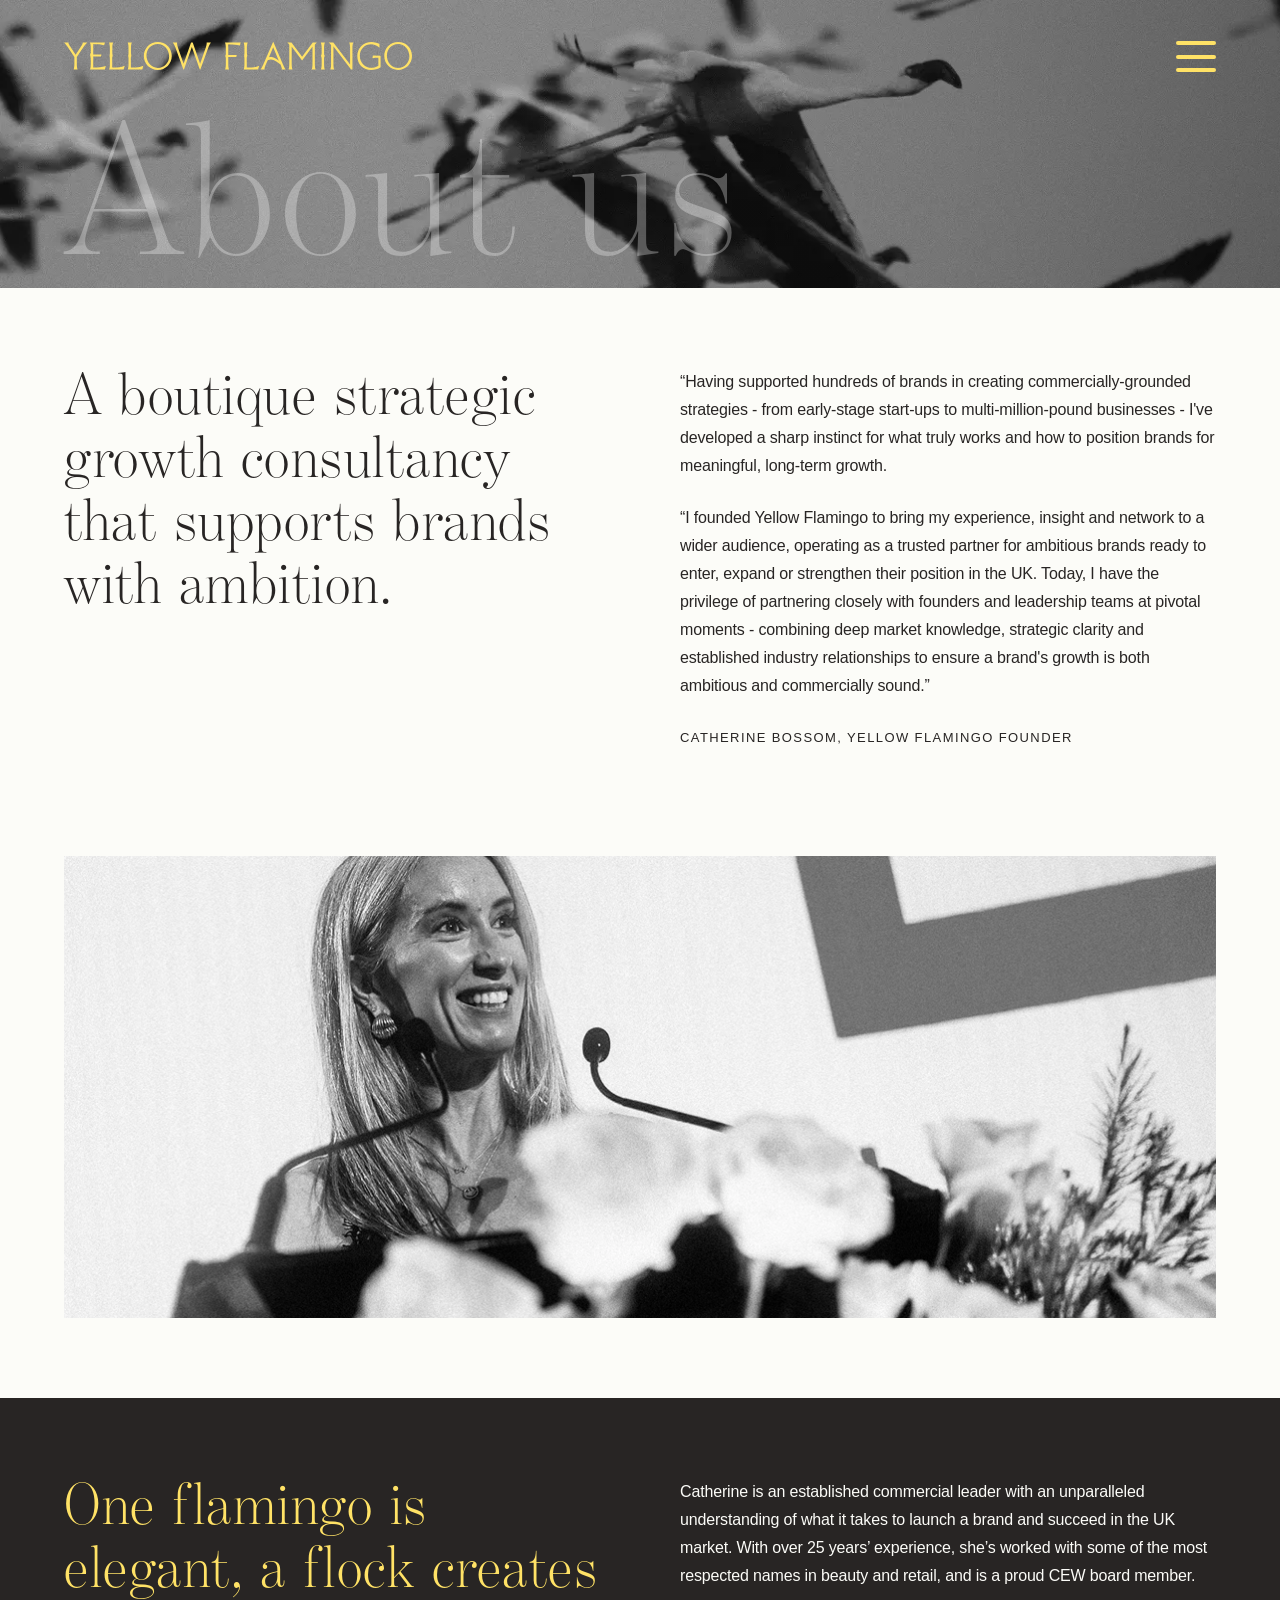
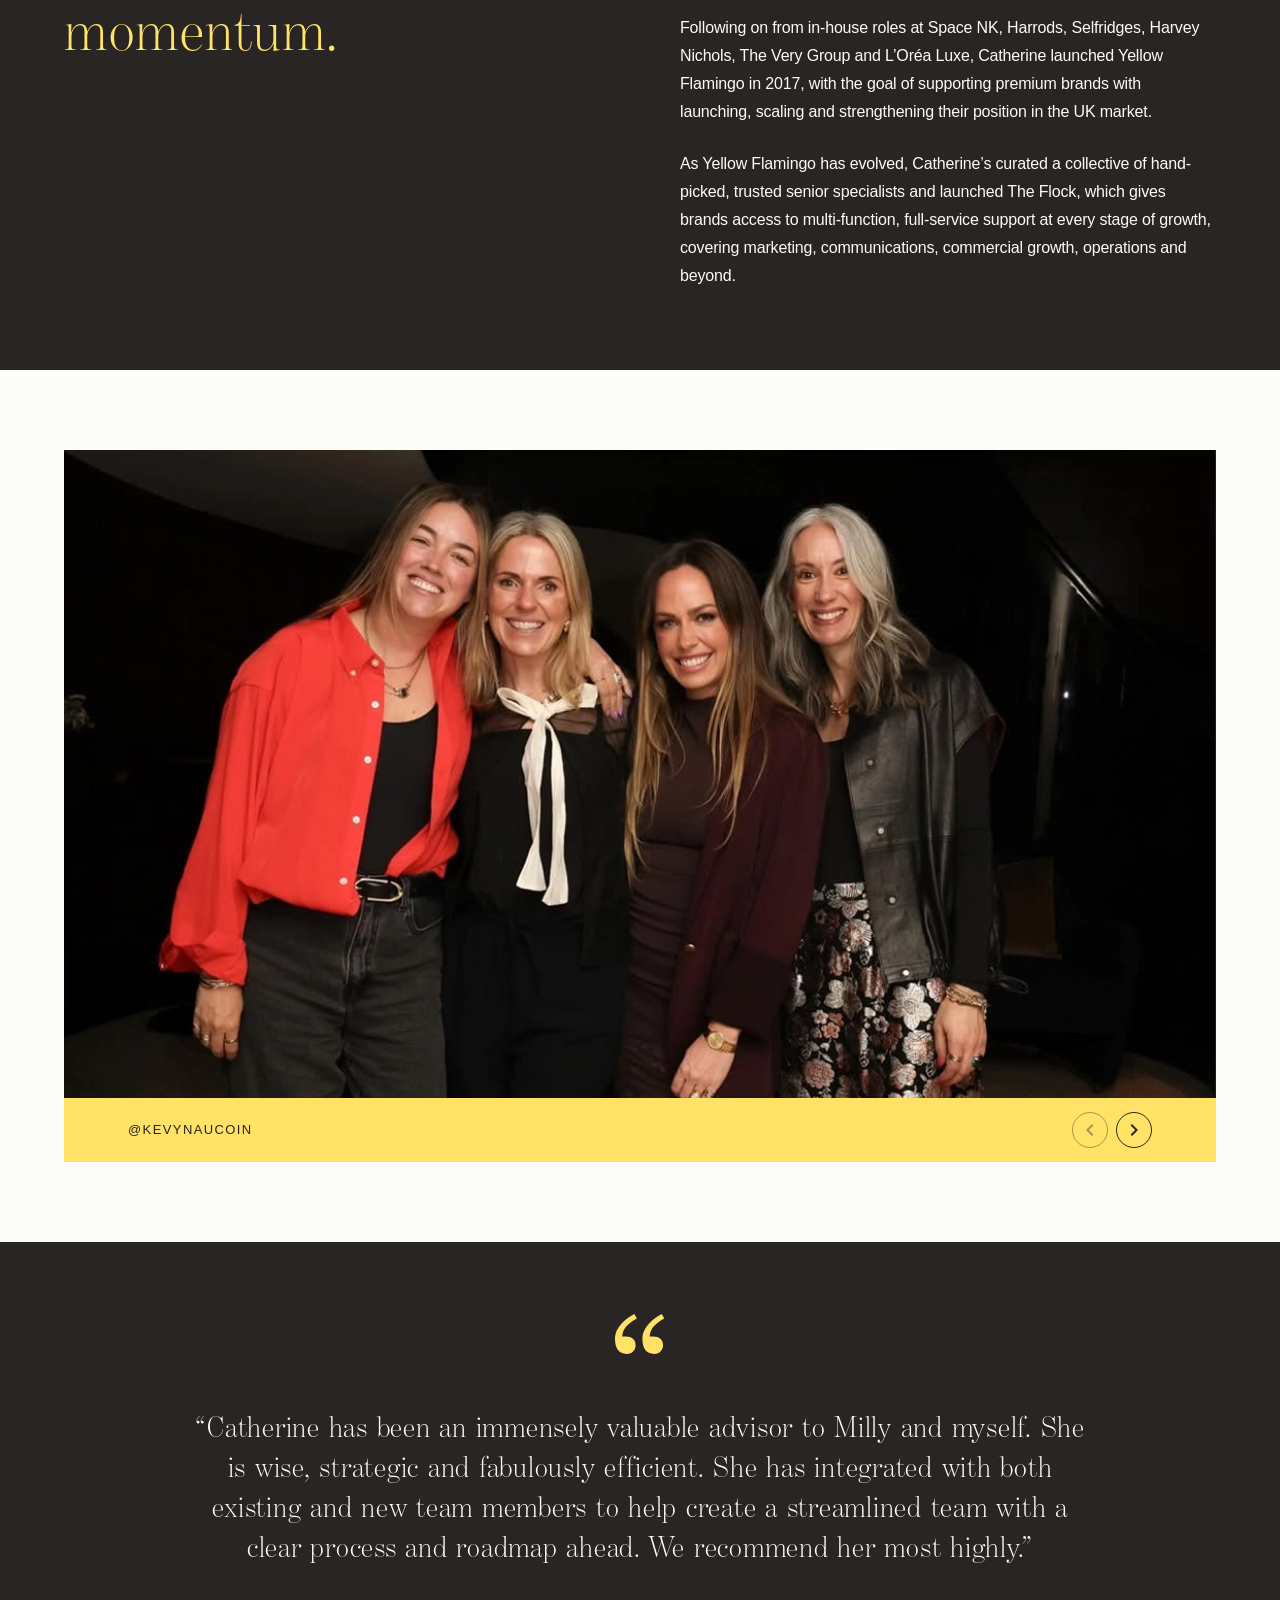
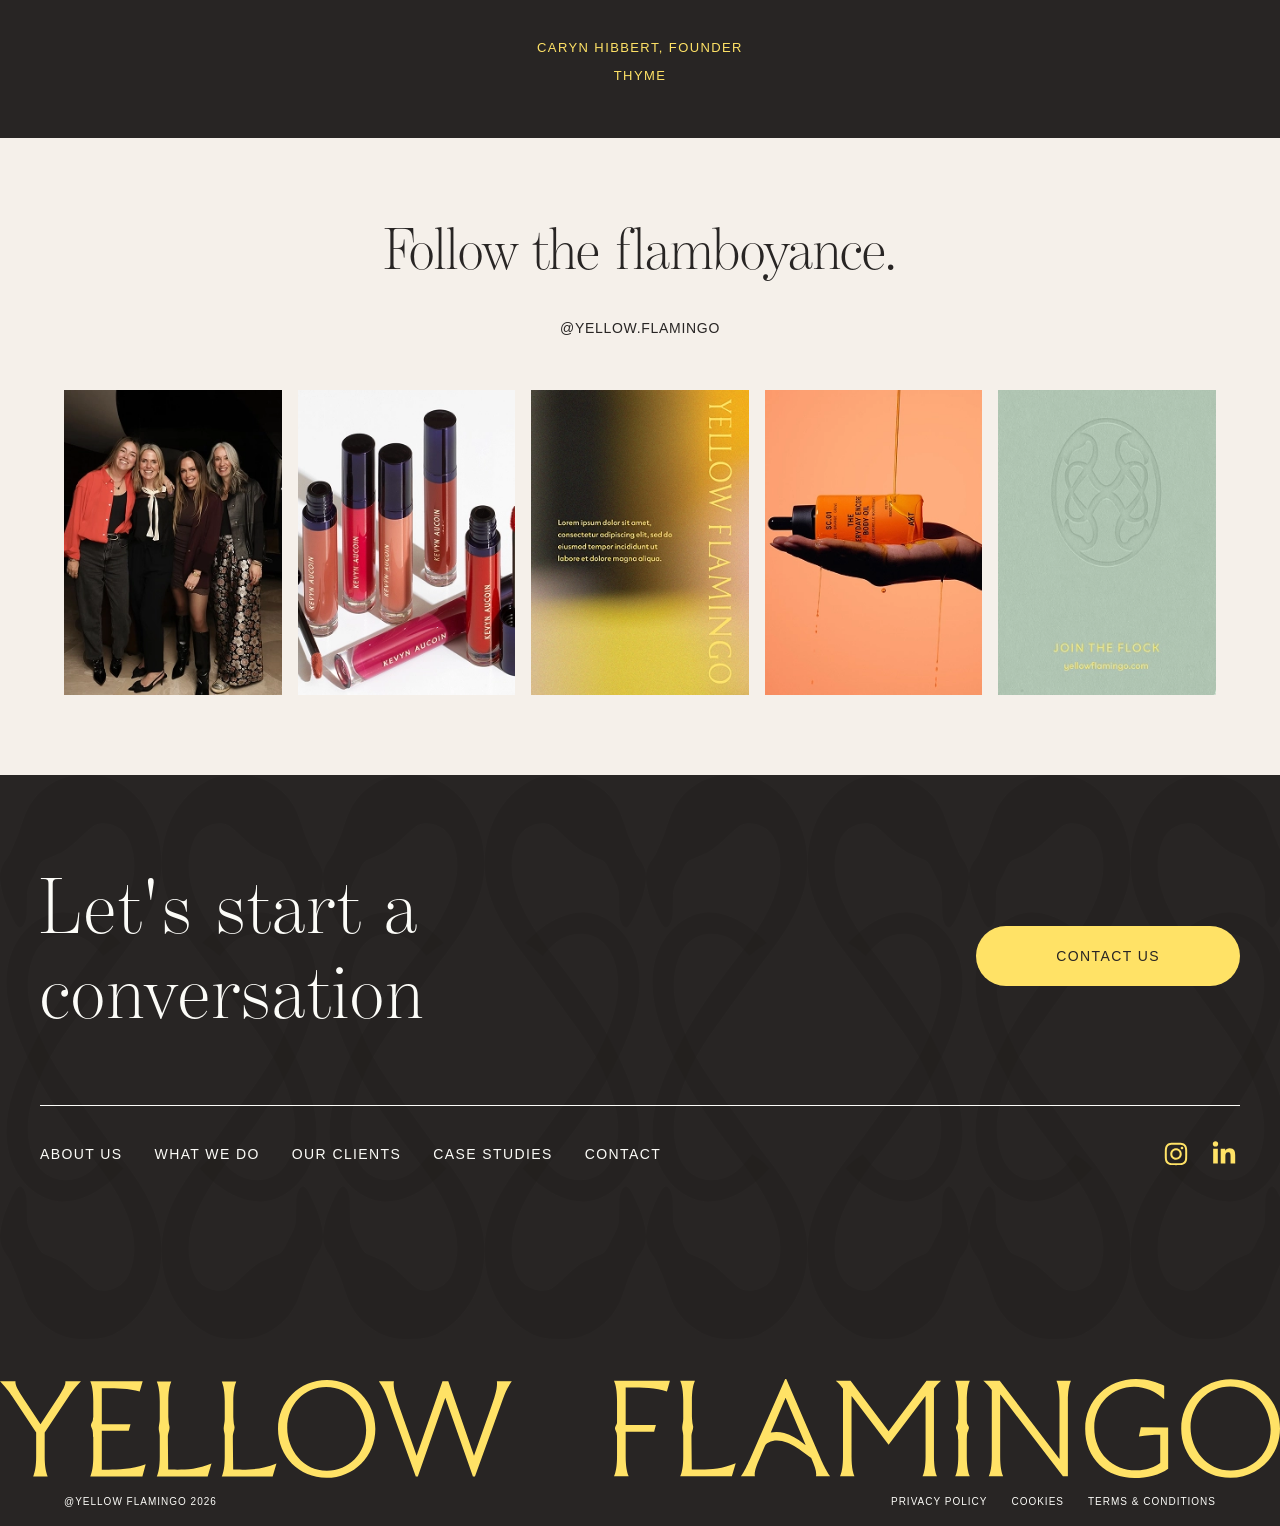
==== commit 561dcb44: "changes" ====
--- a/about-us/index.html
+++ b/about-us/index.html
@@ -57,7 +57,7 @@
     </a>
 
     <header class="fixed inset-x-0 top-0 z-50">
-        <div aria-hidden="true" class="pointer-events-none absolute inset-x-0 top-0 h-28 bg-linear-to-b from-black/60 to-black/0 z-10"></div>
+        <div id="header-bg" aria-hidden="true" class="pointer-events-none absolute inset-x-0 top-0 h-28 bg-transparent transition-colors duration-300 z-10"></div>
 
         <div class="container relative z-10 mx-auto flex w-full items-center justify-between px-6 py-6 sm:px-10 lg:px-16 h-28">
                             <a href="/" class="flex shrink-0 items-center gap-1.5" aria-label="Yellow Flamingo — Home">
@@ -96,14 +96,13 @@
                 <div class="pointer-events-none fixed inset-x-0 top-0 z-80 container mx-auto flex h-full items-center justify-center px-6 sm:px-10 lg:justify-start lg:px-16">
                     <div class="pointer-events-auto flex flex-col items-center gap-10 lg:items-start">
                         <nav aria-label="Primary" class="flex flex-col items-center gap-6 text-center sm:gap-4 [&amp;_a]:link-underline [&amp;_a]:font-display [&amp;_a]:text-4xl [&amp;_a]:font-light [&amp;_a]:leading-tight [&amp;_a]:text-snow [&amp;_a]:transition-colors [&amp;_a]:duration-300 [&amp;_a:hover]:text-primary [&amp;_li]:list-none sm:[&amp;_a]:text-5xl lg:items-start lg:text-left lg:[&amp;_a]:text-5xl">
-                            <li id="menu-item-6" class="menu-item menu-item-type-custom menu-item-object-custom current-menu-item menu-item-6"><a href="/about-us/" aria-current="page">About Us</a></li>
-<li id="menu-item-7" class="menu-item menu-item-type-custom menu-item-object-custom menu-item-7"><a href="/what-we-do/">What We Do</a></li>
-<li id="menu-item-8" class="menu-item menu-item-type-custom menu-item-object-custom menu-item-8"><a href="/contact-us/">Contact Us</a></li>
-<li id="menu-item-9" class="menu-item menu-item-type-custom menu-item-object-custom menu-item-9"><a href="/our-clients/">Our Clients</a></li>
-<li id="menu-item-10" class="menu-item menu-item-type-custom menu-item-object-custom menu-item-10"><a href="#">Case Studies</a></li>
+                            <li id="menu-item-23" class="menu-item menu-item-type-post_type menu-item-object-page current-menu-item page_item page-item-12 current_page_item menu-item-23"><a href="/about-us/" aria-current="page">About Us</a></li>
+<li id="menu-item-24" class="menu-item menu-item-type-post_type menu-item-object-page menu-item-24"><a href="/case-studies/">Case Studies</a></li>
+<li id="menu-item-25" class="menu-item menu-item-type-post_type menu-item-object-page menu-item-25"><a href="/our-clients/">Our Clients</a></li>
+<li id="menu-item-26" class="menu-item menu-item-type-post_type menu-item-object-page menu-item-26"><a href="/what-we-do/">What We Do</a></li>
                         </nav>
 
-                        <a href="/contact/" class="inline-flex w-fit shrink-0 items-center justify-center rounded-full bg-primary px-20 py-5 font-sans text-sm font-medium tracking-[1.4px] text-charcoal uppercase transition-colors duration-300 hover:bg-primary/90">
+                        <a href="/contact-us/" class="inline-flex w-fit shrink-0 items-center justify-center rounded-full bg-primary px-20 py-5 font-sans text-sm font-medium tracking-[1.4px] text-charcoal uppercase transition-colors duration-300 hover:bg-primary/90">
                             Contact Us
                         </a>
                     </div>
@@ -126,7 +125,7 @@
                             <p class="font-sans text-sm font-medium tracking-[1.4px] text-snow uppercase">AKT London</p>
                             <p class="mt-4 font-display text-2xl leading-tight font-light text-snow">Retail readiness and
                                 wholesale foundations for a bodycare start-up on the rise</p>
-                            <a href="#" class="eyebrow text-underline mt-4 inline-block text-primary uppercase transition-colors duration-300 hover:text-primary/80">
+                            <a href="/case-studies/#akt-london" class="eyebrow text-underline mt-4 inline-block text-primary uppercase transition-colors duration-300 hover:text-primary/80">
                                 Read the case study
                             </a>
                         </div>
@@ -144,7 +143,7 @@
 
     <div class="absolute inset-0 h-72 opacity-50 bg-linear-89 from-black/0 to-black/60"></div>
 
-    <h1 class="container absolute inset-x-0 bottom-0 z-10 mx-auto px-6 text-center font-display text-8xl leading-[0.85] font-light text-white/30 sm:px-10 sm:text-[10rem] lg:px-16 lg:text-[12rem] tracking-wide">
+    <h1 class="container absolute inset-x-0 bottom-0 z-10 mx-auto px-6 text-left font-display text-8xl leading-[0.85] font-light text-white/30 sm:px-10 sm:text-[10rem] lg:px-16 lg:text-[12rem] tracking-wide">
         About us
     </h1>
 
@@ -291,7 +290,7 @@
                     Let's start a<br>
                     conversation
                 </h2>
-                <a href="/contact/" class="inline-flex shrink-0 items-center justify-center rounded-full bg-primary px-20 py-5 font-sans text-sm font-medium tracking-[1.4px] text-charcoal uppercase transition-colors duration-300 hover:bg-primary/90">
+                <a href="/contact-us/" class="inline-flex shrink-0 items-center justify-center rounded-full bg-primary px-20 py-5 font-sans text-sm font-medium tracking-[1.4px] text-charcoal uppercase transition-colors duration-300 hover:bg-primary/90">
                     Contact Us
                 </a>
             </div>
@@ -300,11 +299,11 @@
 
             <div class="mt-8 grid grid-cols-2 grid-flow-col grid-rows-3 items-center gap-x-8 gap-y-6 sm:flex sm:flex-row sm:gap-y-3 sm:items-center sm:justify-between">
                 <nav aria-label="Footer" class="contents sm:flex sm:flex-wrap sm:items-center sm:gap-x-8 sm:gap-y-3 [&amp;_a]:font-sans [&amp;_a]:text-sm [&amp;_a]:font-medium [&amp;_a]:tracking-[1.4px] [&amp;_a]:text-snow [&amp;_a]:uppercase [&amp;_a]:transition-colors [&amp;_a]:duration-300 [&amp;_a:hover]:text-primary [&amp;_li]:list-none">
-                    <li class="menu-item menu-item-type-custom menu-item-object-custom current-menu-item menu-item-6"><a href="/about-us/" aria-current="page">About Us</a></li>
-<li class="menu-item menu-item-type-custom menu-item-object-custom menu-item-7"><a href="/what-we-do/">What We Do</a></li>
-<li class="menu-item menu-item-type-custom menu-item-object-custom menu-item-8"><a href="/contact-us/">Contact Us</a></li>
-<li class="menu-item menu-item-type-custom menu-item-object-custom menu-item-9"><a href="/our-clients/">Our Clients</a></li>
-<li class="menu-item menu-item-type-custom menu-item-object-custom menu-item-10"><a href="#">Case Studies</a></li>
+                    <li id="menu-item-6" class="menu-item menu-item-type-custom menu-item-object-custom current-menu-item menu-item-6"><a href="/about-us/" aria-current="page">About Us</a></li>
+<li id="menu-item-7" class="menu-item menu-item-type-custom menu-item-object-custom menu-item-7"><a href="/what-we-do/">What We Do</a></li>
+<li id="menu-item-9" class="menu-item menu-item-type-custom menu-item-object-custom menu-item-9"><a href="/our-clients/">Our Clients</a></li>
+<li id="menu-item-10" class="menu-item menu-item-type-custom menu-item-object-custom menu-item-10"><a href="/case-studies/">Case Studies</a></li>
+<li id="menu-item-27" class="menu-item menu-item-type-post_type menu-item-object-page menu-item-27"><a href="/contact-us/">Contact</a></li>
                 </nav>
                 <div class="flex items-center gap-4">
                     <a href="https://www.instagram.com/yellow.flamingo/" target="_blank" rel="noopener noreferrer" class="text-primary transition-colors duration-300 hover:text-primary/80">
@@ -332,9 +331,9 @@
     <div class="container z-10 mx-auto mt-4 flex w-full flex-col items-center gap-3 px-6 pb-4 text-center font-sans text-[10px] font-medium tracking-[1px] text-cream/50 uppercase sm:flex-row sm:items-center sm:justify-between sm:px-10 sm:text-left lg:px-16">
         <p>@Yellow Flamingo 2026</p>
         <div class="flex items-center gap-6">
-            <a href="/privacy-policy/" class="transition-colors duration-300 hover:text-brass">Privacy Policy</a>
-            <a href="/cookies/" class="transition-colors duration-300 hover:text-brass">Cookies</a>
-            <a href="/terms-and-conditions/" class="transition-colors duration-300 hover:text-brass">Terms &amp;
+            <a href="/privacy-policy/" class="transition-colors duration-300">Privacy Policy</a>
+            <a href="/cookies/" class="transition-colors duration-300">Cookies</a>
+            <a href="/terms-and-conditions/" class="transition-colors duration-300">Terms &amp;
                 Conditions</a>
         </div>
     </div>
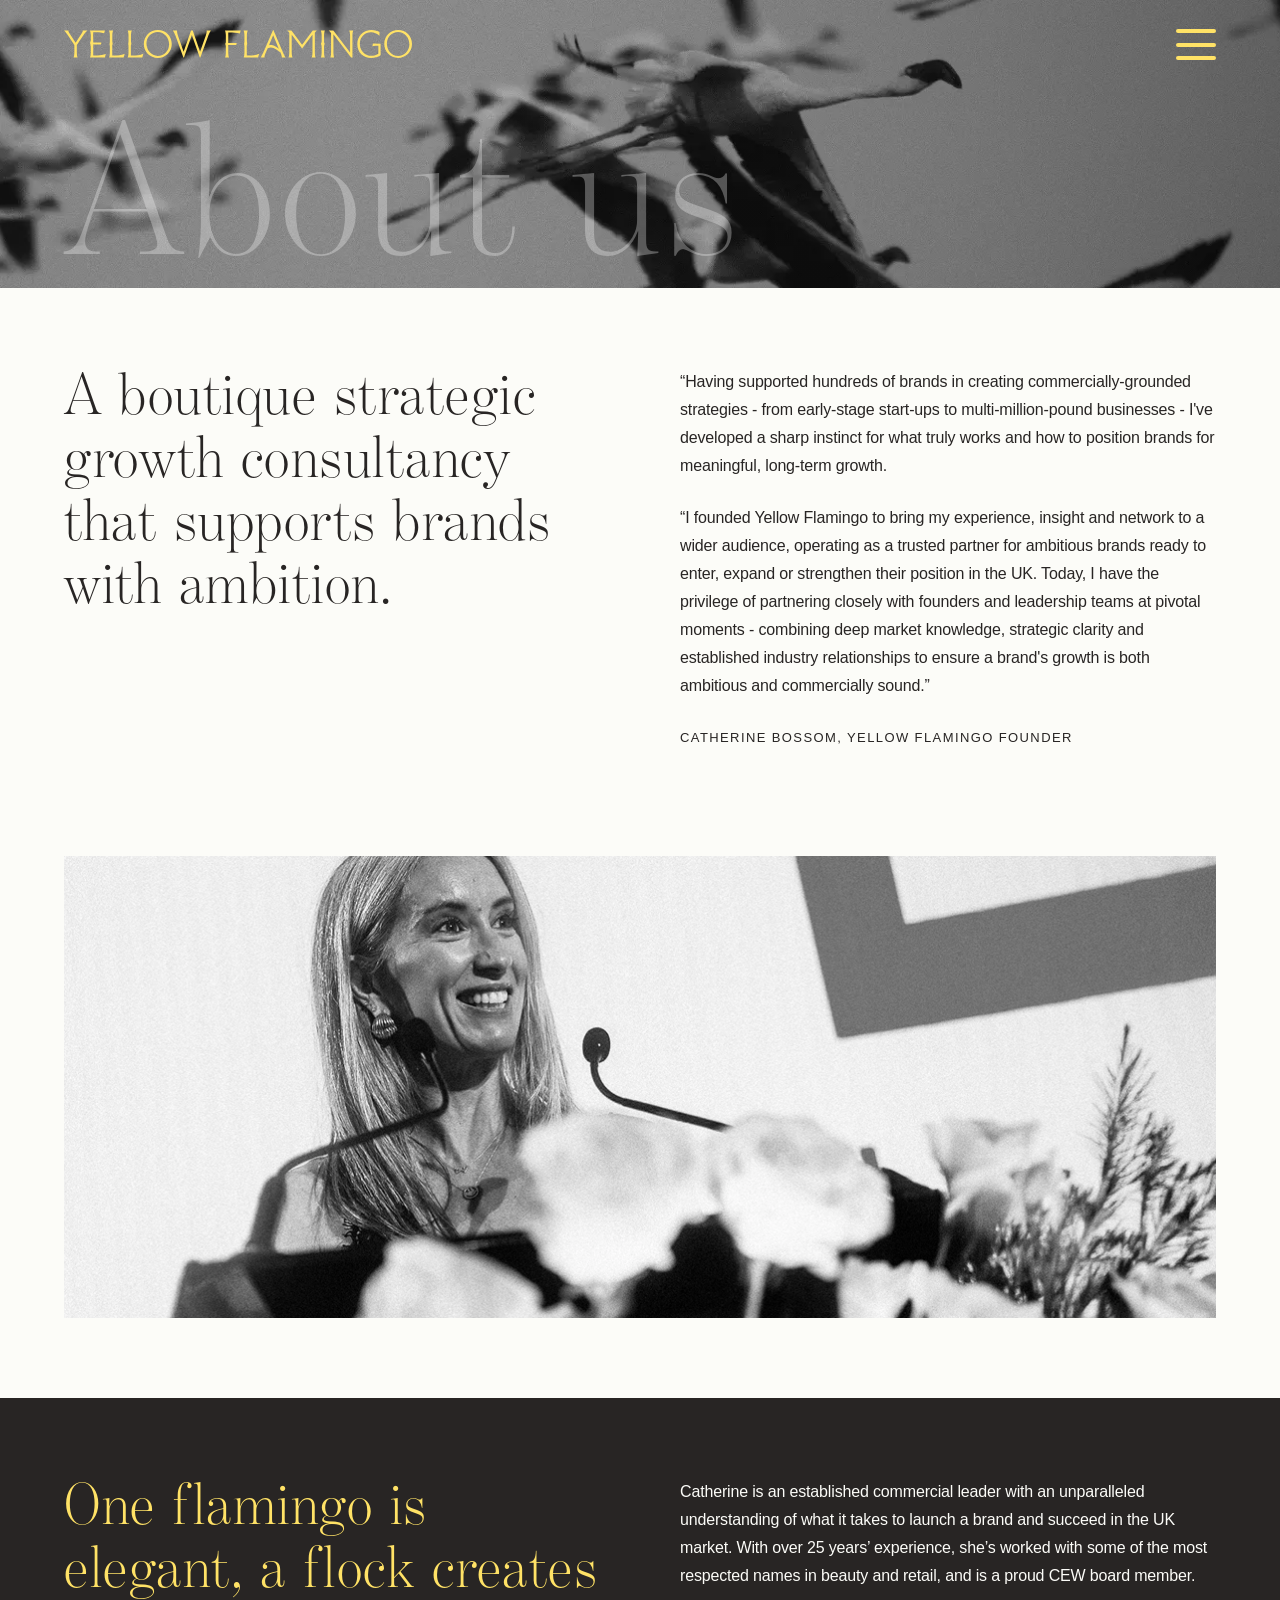
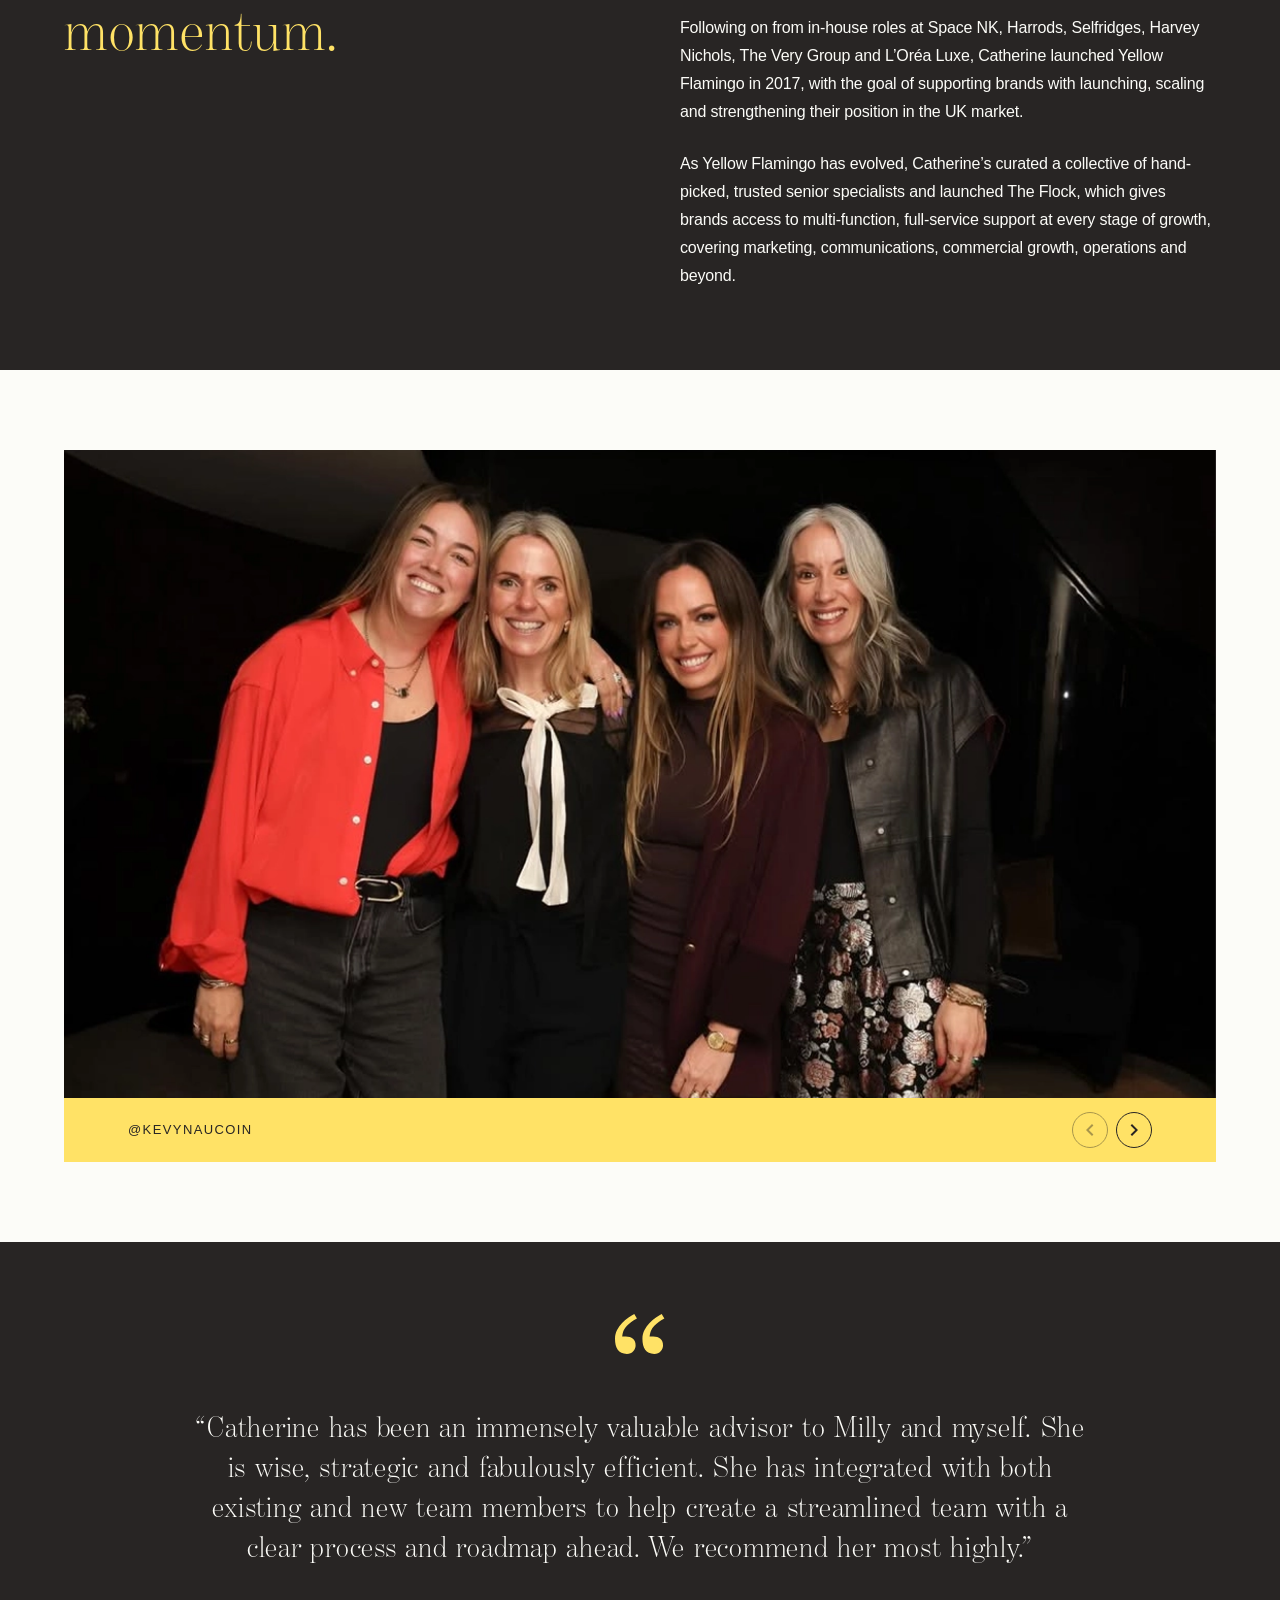
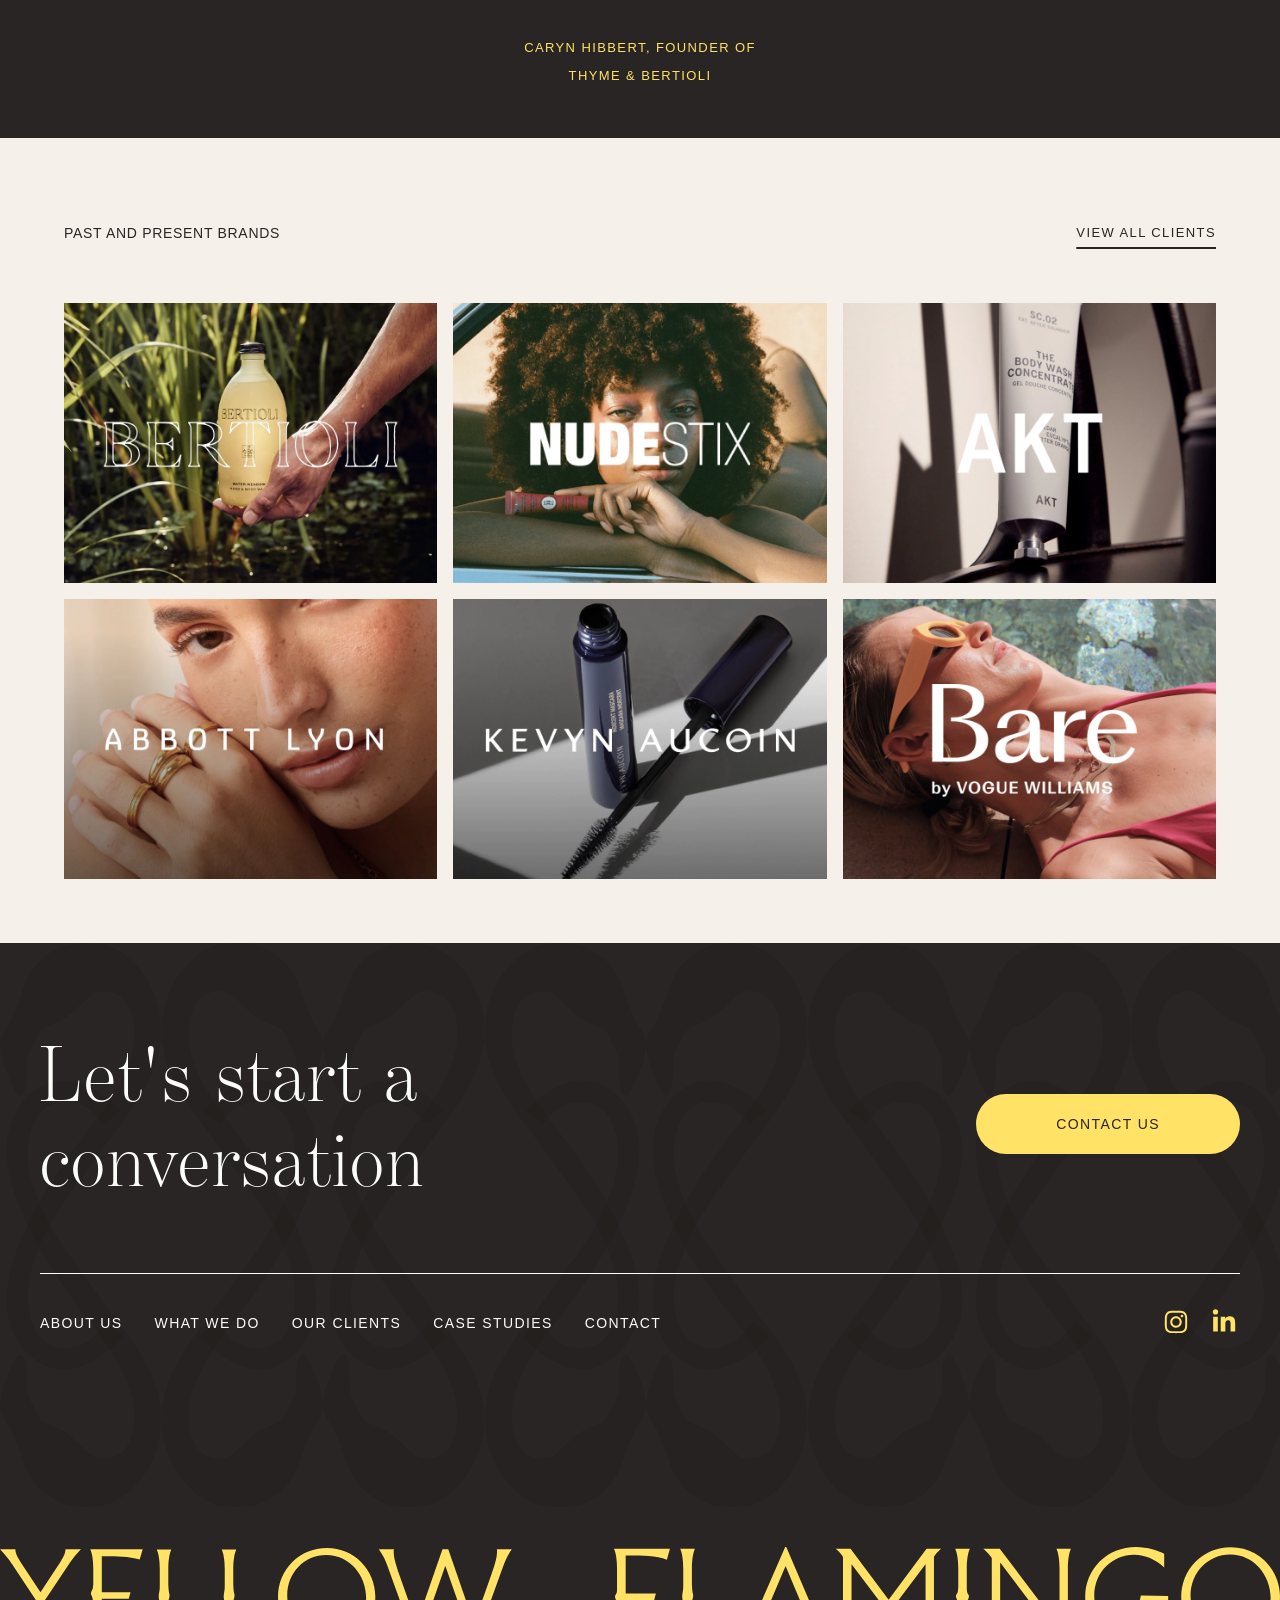
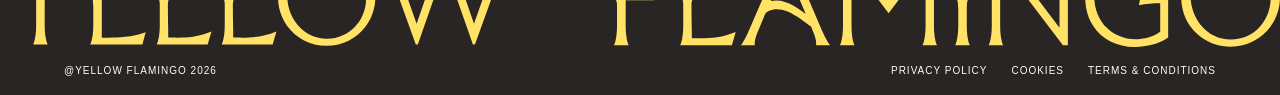
==== commit ccd16df8: "changes" ====
--- a/about-us/index.html
+++ b/about-us/index.html
@@ -56,10 +56,10 @@
         Skip to main content
     </a>
 
-    <header class="fixed inset-x-0 top-0 z-50">
-        <div id="header-bg" aria-hidden="true" class="pointer-events-none absolute inset-x-0 top-0 h-28 bg-transparent transition-colors duration-300 z-10"></div>
-
-        <div class="container relative z-10 mx-auto flex w-full items-center justify-between px-6 py-6 sm:px-10 lg:px-16 h-28">
+    <header class="site-header fixed inset-x-0 top-0 z-50">
+        <div id="header-bg" aria-hidden="true" class="pointer-events-none absolute inset-x-0 top-0 h-22 bg-transparent transition-colors duration-300 z-10"></div>
+
+        <div class="container relative z-10 mx-auto flex w-full items-center justify-between px-6 py-4 sm:px-10 lg:px-16 h-22">
                             <a href="/" class="flex shrink-0 items-center gap-1.5" aria-label="Yellow Flamingo — Home">
                     <img src="/wp-content/themes/yellow-flamingo/assets/images/yellow.svg" alt="" class="h-5 w-auto sm:h-7">
                     <img src="/wp-content/themes/yellow-flamingo/assets/images/flamingo.svg" alt="" class="h-5 pl-2 w-auto sm:h-7">
@@ -78,7 +78,7 @@
     <div id="primary-menu" class="pointer-events-none fixed inset-0 z-60 opacity-0 transition-opacity duration-300" role="dialog" aria-modal="true" aria-label="Site menu" aria-hidden="true" inert>
         <div class="grid h-full w-full grid-cols-1 overflow-y-auto lg:grid-cols-2">
             <div class="relative flex flex-col items-center justify-center gap-10 bg-charcoal py-24">
-                <div class="pointer-events-none fixed inset-x-0 top-0 z-80 container mx-auto flex w-full items-center justify-end px-6 py-6 sm:px-10 lg:hidden lg:px-16 h-28">
+                <div class="pointer-events-none fixed inset-x-0 top-0 z-80 container mx-auto flex w-full items-center justify-end px-6 py-4 sm:px-10 lg:hidden lg:px-16 h-22">
                     <button type="button" data-menu-close class="pointer-events-auto relative z-70 flex h-7 w-10 items-center justify-center text-primary" aria-label="Close menu">
                         <svg class="h-6 w-6" xmlns="http://www.w3.org/2000/svg" width="28" height="28" viewbox="0 0 28 28" fill="currentColor">
                             <path d="M26 2L2 26M2 2L26 26" stroke="currentColor" stroke-width="4" stroke-linecap="round" stroke-linejoin="round"></path>
@@ -86,7 +86,7 @@
                     </button>
                 </div>
 
-                <div class="pointer-events-none fixed inset-x-0 top-0 z-80 container mx-auto flex w-full justify-start px-6 py-6 sm:px-10 lg:px-16 h-28">
+                <div class="pointer-events-none fixed inset-x-0 top-0 z-80 container mx-auto flex w-full justify-start px-6 py-4 sm:px-10 lg:px-16 h-22">
                     <a href="/" class="pointer-events-auto relative z-81 flex shrink-0 items-center gap-1.5" aria-label="Yellow Flamingo — Home">
                         <img src="/wp-content/themes/yellow-flamingo/assets/images/yellow.svg" alt="" class="h-5 w-auto sm:h-7">
                         <img src="/wp-content/themes/yellow-flamingo/assets/images/flamingo.svg" alt="" class="h-5 pl-2 w-auto sm:h-7">
@@ -97,9 +97,9 @@
                     <div class="pointer-events-auto flex flex-col items-center gap-10 lg:items-start">
                         <nav aria-label="Primary" class="flex flex-col items-center gap-6 text-center sm:gap-4 [&amp;_a]:link-underline [&amp;_a]:font-display [&amp;_a]:text-4xl [&amp;_a]:font-light [&amp;_a]:leading-tight [&amp;_a]:text-snow [&amp;_a]:transition-colors [&amp;_a]:duration-300 [&amp;_a:hover]:text-primary [&amp;_li]:list-none sm:[&amp;_a]:text-5xl lg:items-start lg:text-left lg:[&amp;_a]:text-5xl">
                             <li id="menu-item-23" class="menu-item menu-item-type-post_type menu-item-object-page current-menu-item page_item page-item-12 current_page_item menu-item-23"><a href="/about-us/" aria-current="page">About Us</a></li>
+<li id="menu-item-26" class="menu-item menu-item-type-post_type menu-item-object-page menu-item-26"><a href="/what-we-do/">What We Do</a></li>
+<li id="menu-item-25" class="menu-item menu-item-type-post_type menu-item-object-page menu-item-25"><a href="/our-clients/">Our Clients</a></li>
 <li id="menu-item-24" class="menu-item menu-item-type-post_type menu-item-object-page menu-item-24"><a href="/case-studies/">Case Studies</a></li>
-<li id="menu-item-25" class="menu-item menu-item-type-post_type menu-item-object-page menu-item-25"><a href="/our-clients/">Our Clients</a></li>
-<li id="menu-item-26" class="menu-item menu-item-type-post_type menu-item-object-page menu-item-26"><a href="/what-we-do/">What We Do</a></li>
                         </nav>
 
                         <a href="/contact-us/" class="inline-flex w-fit shrink-0 items-center justify-center rounded-full bg-primary px-20 py-5 font-sans text-sm font-medium tracking-[1.4px] text-charcoal uppercase transition-colors duration-300 hover:bg-primary/90">
@@ -110,7 +110,7 @@
             </div>
 
             <div class="relative hidden flex-col items-center justify-center bg-primary py-10 lg:flex lg:py-16">
-                <div class="pointer-events-none fixed inset-x-0 top-0 z-80 container mx-auto hidden w-full items-center justify-end px-6 py-6 sm:px-10 lg:flex lg:px-16 h-28">
+                <div class="pointer-events-none fixed inset-x-0 top-0 z-80 container mx-auto hidden w-full items-center justify-end px-6 py-4 sm:px-10 lg:flex lg:px-16 h-22">
                     <button type="button" data-menu-close class="pointer-events-auto relative z-70 flex h-7 w-10 items-center justify-center text-charcoal cursor-pointer" aria-label="Close menu">
                         <svg class="h-6 w-6" xmlns="http://www.w3.org/2000/svg" width="28" height="28" viewbox="0 0 28 28" fill="none">
                             <path d="M26 2L2 26M2 2L26 26" stroke="#1E1E1E" stroke-width="4" stroke-linecap="round" stroke-linejoin="round"></path>
@@ -119,17 +119,17 @@
                 </div>
 
                 <div class="pointer-events-none fixed inset-x-0 top-0 z-80 hidden h-full container mx-auto items-center justify-end px-6 sm:px-10 lg:flex lg:px-16">
-                    <div class="pointer-events-auto w-95 overflow-hidden rounded-sm bg-charcoal">
-                        <img src="/wp-content/themes/yellow-flamingo/assets/images/akt-london.webp" alt="" class="aspect-4/3 w-full object-cover">
-                        <div class="px-8 py-10">
-                            <p class="font-sans text-sm font-medium tracking-[1.4px] text-snow uppercase">AKT London</p>
-                            <p class="mt-4 font-display text-2xl leading-tight font-light text-snow">Retail readiness and
-                                wholesale foundations for a bodycare start-up on the rise</p>
+                                        <div class="pointer-events-auto w-95 overflow-hidden rounded-sm bg-charcoal">
+                                                    <img width="546" height="724" src="/wp-content/uploads/2026/10/AKT-1.webp" class="aspect-4/3 w-full object-cover transition-transform duration-300 group-hover:scale-105 wp-post-image" alt="" decoding="async" fetchpriority="high" srcset="/wp-content/uploads/2026/10/AKT-1.webp 546w, /wp-content/uploads/2026/10/AKT-1-226x300.webp 226w" sizes="(max-width: 546px) 100vw, 546px">                                                <div class="px-8 py-10">
+                            <p class="font-sans text-sm font-medium tracking-[1.4px] text-snow uppercase">
+                                AKT London                            </p>
+                            <p class="mt-4 font-display text-2xl leading-tight font-light text-snow">Retail readiness and wholesale foundations for a bodycare start-up on the rise                            </p>
                             <a href="/case-studies/#akt-london" class="eyebrow text-underline mt-4 inline-block text-primary uppercase transition-colors duration-300 hover:text-primary/80">
                                 Read the case study
                             </a>
                         </div>
                     </div>
+                                    
                 </div>
             </div>
         </div>
@@ -187,7 +187,7 @@
                     Catherine is an established commercial leader with an unparalleled understanding of what it takes to launch a brand and succeed in the UK market. With over 25 years’ experience, she’s worked with some of the most respected names in beauty and retail, and is a proud CEW board member.
                 </p>
                 <p class="mt-6 font-sans leading-7 text-snow">
-                    Following on from in-house roles at Space NK, Harrods, Selfridges, Harvey Nichols, The Very Group and L’Oréa Luxe, Catherine launched Yellow Flamingo in 2017, with the goal of supporting premium brands with launching, scaling and strengthening their position in the UK market.
+                    Following on from in-house roles at Space NK, Harrods, Selfridges, Harvey Nichols, The Very Group and L’Oréa Luxe, Catherine launched Yellow Flamingo in 2017, with the goal of supporting brands with launching, scaling and strengthening their position in the UK market.
                 </p>
 
                 <p class="mt-6 font-sans leading-7 text-snow">
@@ -204,8 +204,15 @@
     <div class="container mx-auto w-full px-6 py-20 sm:px-10 lg:px-16">
         <div class="mx-auto" data-gallery>
             <div class="relative aspect-16/9 overflow-hidden bg-charcoal">
-                <img data-gallery-slide data-caption="@kevynaucoin" data-caption-url="https://www.instagram.com/kevynaucoin/" src="/wp-content/themes/yellow-flamingo/assets/images/team-yellow-flamingo.webp" alt="A flock of flamingos" class="absolute inset-0 h-full w-full object-cover object-center transition-transform duration-300">
-                <img data-gallery-slide data-caption="@kevynaucoin" data-caption-url="https://www.instagram.com/kevynaucoin/" src="/wp-content/themes/yellow-flamingo/assets/images/team.webp" alt="A flock of flamingos" class="absolute inset-0 h-full w-full object-cover object-center transition-transform duration-300">
+                <img data-gallery-slide data-caption="@kevynaucoin" data-caption-url="https://www.instagram.com/kevynaucoin/" src="/wp-content/themes/yellow-flamingo/assets/images/carousel/kevynaucoin-yellow-flamingo.webp" class="absolute inset-0 h-full w-full object-cover object-center transition-transform duration-300">
+                <img data-gallery-slide data-caption="@kevynaucoin" data-caption-url="https://www.instagram.com/kevynaucoin/" src="/wp-content/themes/yellow-flamingo/assets/images/carousel/Richard-Tilney-Bassett-Showcase.webp" class="absolute inset-0 h-full w-full object-cover object-center transition-transform duration-300">
+                <img data-gallery-slide data-caption="@kevynaucoin" data-caption-url="https://www.instagram.com/kevynaucoin/" src="/wp-content/themes/yellow-flamingo/assets/images/carousel/Richard-Tilney-Bassett.webp" class="absolute inset-0 h-full w-full object-cover object-center transition-transform duration-300">
+                <img data-gallery-slide data-caption="@courthouseproduction" data-caption-url="https://www.instagram.com/courthouseproduction/" src="/wp-content/themes/yellow-flamingo/assets/images/carousel/Catherine-Branded-Red-Carpet.webp" class="absolute inset-0 h-full w-full object-cover object-center transition-transform duration-300">
+                <img data-gallery-slide data-caption="@courthouseproduction" data-caption-url="https://www.instagram.com/courthouseproduction/" src="/wp-content/themes/yellow-flamingo/assets/images/carousel/Catherine-Duo-Beauty-Press-Wall.webp" class="absolute inset-0 h-full w-full object-cover object-center transition-transform duration-300">
+                <img data-gallery-slide data-caption="@courthouseproduction" data-caption-url="https://www.instagram.com/courthouseproduction/" src="/wp-content/themes/yellow-flamingo/assets/images/carousel/Catherine-Speaker-Blue-Toned-Conference.webp" class="absolute inset-0 h-full w-full object-cover object-center transition-transform duration-300">
+                <img data-gallery-slide data-caption="@courthouseproduction" data-caption-url="https://www.instagram.com/courthouseproduction/" src="/wp-content/themes/yellow-flamingo/assets/images/carousel/Celebrating-Beauty-Industry-Awards.webp" class="absolute inset-0 h-full w-full object-cover object-center transition-transform duration-300">
+                <img data-gallery-slide data-caption="@courthouseproduction" data-caption-url="https://www.instagram.com/courthouseproduction/" src="/wp-content/themes/yellow-flamingo/assets/images/carousel/Industry-Beauty-Event-Trio-Shot.webp" class="absolute inset-0 h-full w-full object-cover object-center transition-transform duration-300">
+
             </div>
 
             <div class="flex min-h-16 items-center justify-between gap-6 bg-primary px-6 sm:px-16">
@@ -239,39 +246,102 @@
         </div>
         <div class="pt-16">
             <p class="eyebrow font-sans leading-7 text-primary text-center">
-                Caryn Hibbert, Founder
+                Caryn Hibbert, Founder of
             </p>
             <p class="eyebrow font-sans leading-7 text-primary text-center">
-                THYME
-        </p></div>
-
-    </div>
-</section>
-
+                THYME &amp; BERTIOLI
+            </p>
+        </div>
+
+    </div>
+</section>
+
+
+<section class="bg-stone">
+    <div class="container mx-auto w-full py-16 px-6 sm:px-10 lg:px-16">
+
+        <div class="grid grid-cols-2 items-center py-4">
+            <div class="justify-self-start text-charcoal text-sm font-medium font-sans uppercase leading-7 tracking-wider">Past and Present Brands</div>
+
+            <div class="hidden justify-self-end text-charcoal text-sm font-medium font-sans underline uppercase leading-7 tracking-wider eyebrow sm:block">
+                <a href="/our-clients/" class="eyebrow text-underline inline-block uppercase transition-colors duration-300">
+                    VIEW ALL CLIENTS
+                </a>
+            </div>
+        </div>
+        <div class="client-list mt-10 grid grid-cols-2 gap-4 sm:grid-cols-2 lg:grid-cols-3">
+                            <div class="client-list-item group relative aspect-4/3 overflow-hidden">
+                                            <img width="866" height="700" src="/wp-content/uploads/2026/10/Bertioli-1.webp" class="h-full w-full object-cover transition-transform duration-300 group-hover:scale-105 wp-post-image" alt="Bertioli" decoding="async" srcset="/wp-content/uploads/2026/10/Bertioli-1.webp 866w, /wp-content/uploads/2026/10/Bertioli-1-300x242.webp 300w, /wp-content/uploads/2026/10/Bertioli-1-768x621.webp 768w" sizes="(max-width: 866px) 100vw, 866px">                                        
+                </div>
+                            <div class="client-list-item group relative aspect-4/3 overflow-hidden">
+                                            <img width="866" height="700" src="/wp-content/uploads/2026/10/NudeStix.webp" class="h-full w-full object-cover transition-transform duration-300 group-hover:scale-105 wp-post-image" alt="NudeStix" decoding="async" srcset="/wp-content/uploads/2026/10/NudeStix.webp 866w, /wp-content/uploads/2026/10/NudeStix-300x242.webp 300w, /wp-content/uploads/2026/10/NudeStix-768x621.webp 768w" sizes="(max-width: 866px) 100vw, 866px">                                        
+                </div>
+                            <div class="client-list-item group relative aspect-4/3 overflow-hidden">
+                                            <img width="866" height="700" src="/wp-content/uploads/2026/10/AKT.webp" class="h-full w-full object-cover transition-transform duration-300 group-hover:scale-105 wp-post-image" alt="AKT London" decoding="async" srcset="/wp-content/uploads/2026/10/AKT.webp 866w, /wp-content/uploads/2026/10/AKT-300x242.webp 300w, /wp-content/uploads/2026/10/AKT-768x621.webp 768w" sizes="(max-width: 866px) 100vw, 866px">                                        
+                </div>
+                            <div class="client-list-item group relative aspect-4/3 overflow-hidden">
+                                            <img width="866" height="700" src="/wp-content/uploads/2026/10/Abbott-Lyon.webp" class="h-full w-full object-cover transition-transform duration-300 group-hover:scale-105 wp-post-image" alt="Abbott Lyon" decoding="async" srcset="/wp-content/uploads/2026/10/Abbott-Lyon.webp 866w, /wp-content/uploads/2026/10/Abbott-Lyon-300x242.webp 300w, /wp-content/uploads/2026/10/Abbott-Lyon-768x621.webp 768w" sizes="(max-width: 866px) 100vw, 866px">                                        
+                </div>
+                            <div class="client-list-item group relative aspect-4/3 overflow-hidden">
+                                            <img width="866" height="700" src="/wp-content/uploads/2026/10/Kevyn-Aucion.webp" class="h-full w-full object-cover transition-transform duration-300 group-hover:scale-105 wp-post-image" alt="Kevyn Aucion" decoding="async" srcset="/wp-content/uploads/2026/10/Kevyn-Aucion.webp 866w, /wp-content/uploads/2026/10/Kevyn-Aucion-300x242.webp 300w, /wp-content/uploads/2026/10/Kevyn-Aucion-768x621.webp 768w" sizes="(max-width: 866px) 100vw, 866px">                                        
+                </div>
+                            <div class="client-list-item group relative aspect-4/3 overflow-hidden">
+                                            <img width="866" height="700" src="/wp-content/uploads/2026/10/Bare.webp" class="h-full w-full object-cover transition-transform duration-300 group-hover:scale-105 wp-post-image" alt="Bare" decoding="async" srcset="/wp-content/uploads/2026/10/Bare.webp 866w, /wp-content/uploads/2026/10/Bare-300x242.webp 300w, /wp-content/uploads/2026/10/Bare-768x621.webp 768w" sizes="(max-width: 866px) 100vw, 866px">                                        
+                </div>
+                    </div>
+
+        <div class="mt-6 text-center sm:hidden">
+            <a href="/our-clients/" class="eyebrow text-underline inline-block text-charcoal text-sm font-medium font-sans uppercase tracking-wider transition-colors duration-300 decoration-primary">
+                VIEW ALL CLIENTS
+            </a>
+        </div>
+
+    </div>
+</section>
+
+
+<!-- Hide the Instagram section for now,
 <section class="bg-stone">
     <div class="container mx-auto w-full px-6 py-20 sm:px-10 lg:px-16">
         <div class="text-center text-charcoal text-4xl lg:text-6xl font-light font-display leading-[1.2]">Follow the flamboyance.</div>
-        <p class="text-center text-charcoal text-sm font-medium font-sans uppercase leading-7 tracking-wider py-6">@yellow.flamingo</p>
+        <p class="text-center text-charcoal text-sm font-medium font-sans uppercase leading-7 tracking-wider py-6"><a href="https://www.instagram.com/yellow.flamingo" target="_blank" rel="noopener noreferrer">@yellow.flamingo</a></p>
         <div class="pt-6 grid grid-cols-2 gap-4 sm:grid-cols-3 lg:grid-cols-5">
             <div class="">
-                <img class="" src="/wp-content/themes/yellow-flamingo/assets/images/insta/1.webp">
-            </div>
-            <div class="">
-                <img class="" src="/wp-content/themes/yellow-flamingo/assets/images/insta/2.webp">
-            </div>
-            <div class="">
-                <img class="" src="/wp-content/themes/yellow-flamingo/assets/images/insta/3.webp">
-            </div>
-            <div class="">
-                <img class="" src="/wp-content/themes/yellow-flamingo/assets/images/insta/4.webp">
-            </div>
-            <div class="">
-                <img class="" src="/wp-content/themes/yellow-flamingo/assets/images/insta/5.webp">
-            </div>
-        </div>
-
-    </div>
-</section>
+                <a href="https://www.instagram.com/yellow.flamingo" target="_blank" rel="noopener noreferrer">
+                    <img class="" src="" />
+                </a>
+            </div>
+
+            <div class="">
+                <a href="https://www.instagram.com/yellow.flamingo" target="_blank" rel="noopener noreferrer">
+                    <img class="" src="" />
+                </a>
+            </div>
+
+            <div class="">
+                <a href="https://www.instagram.com/yellow.flamingo" target="_blank" rel="noopener noreferrer">
+                    <img class="" src="" />
+                </a>
+            </div>
+
+            <div class="">
+                <a href="https://www.instagram.com/yellow.flamingo" target="_blank" rel="noopener noreferrer">
+                    <img class="" src="" />
+                </a>
+            </div>
+
+            <div class="hidden sm:block">
+                <a href="https://www.instagram.com/yellow.flamingo" target="_blank" rel="noopener noreferrer">
+                    <img class="" src="" />
+                </a>
+            </div>
+
+        </div>
+
+    </div>
+</section>
+-->
+
 
 
 
@@ -323,9 +393,12 @@
         </div>
     </div>
 
-    <div class="mt-6 flex w-full flex-col items-center gap-2 overflow-hidden sm:flex-row sm:items-center sm:justify-between sm:gap-0 md:mt-10">
+    <div class="hidden mt-6 sm:flex w-full flex-col items-center gap-2 overflow-hidden sm:flex-row sm:items-center sm:justify-between sm:gap-0 md:mt-10">
         <img src="/wp-content/themes/yellow-flamingo/assets/images/yellow.svg" alt="Yellow" class="w-[85%] pointer-events-none select-none sm:w-[40%]">
         <img src="/wp-content/themes/yellow-flamingo/assets/images/flamingo.svg" alt="Flamingo" class="w-[90%] pointer-events-none select-none sm:w-[52%]">
+    </div>
+    <div class="mt-6 flex sm:hidden w-full flex-col items-center gap-2 overflow-hidden sm:flex-row sm:items-center sm:justify-between sm:gap-0 md:mt-10">
+        <img src="/wp-content/themes/yellow-flamingo/assets/images/yellow-flamingo.svg" alt="Yellow Flamingo" class="w-full pointer-events-none select-none scale-115">
     </div>
 
     <div class="container z-10 mx-auto mt-4 flex w-full flex-col items-center gap-3 px-6 pb-4 text-center font-sans text-[10px] font-medium tracking-[1px] text-cream/50 uppercase sm:flex-row sm:items-center sm:justify-between sm:px-10 sm:text-left lg:px-16">
@@ -342,7 +415,7 @@
 <script type="speculationrules">
 {"prefetch":[{"source":"document","where":{"and":[{"href_matches":"/*"},{"not":{"href_matches":["/wp-*.php","/wp-admin/*","/wp-content/uploads/*","/wp-content/*","/wp-content/plugins/*","/wp-content/themes/yellow-flamingo/*","/*\\?(.+)"]}},{"not":{"selector_matches":"a[rel~=\"nofollow\"]"}},{"not":{"selector_matches":".no-prefetch, .no-prefetch a"}}]},"eagerness":"conservative"}]}
 </script>
-<script id="yellow-flamingo-app-js" src="/wp-content/themes/yellow-flamingo/assets/js/app.js?ver=1.0.0"></script>
+<script id="yellow-flamingo-app-js" src="/wp-content/themes/yellow-flamingo/assets/js/app.min.js?ver=1.0.0"></script>
 <script id="wp-emoji-settings" type="application/json">
 {"baseUrl":"https://s.w.org/images/core/emoji/17.0.2/72x72/","ext":".png","svgUrl":"https://s.w.org/images/core/emoji/17.0.2/svg/","svgExt":".svg","source":{"concatemoji":"/wp-includes/js/wp-emoji-release.min.js?ver=7.1.3"}}
 </script>
